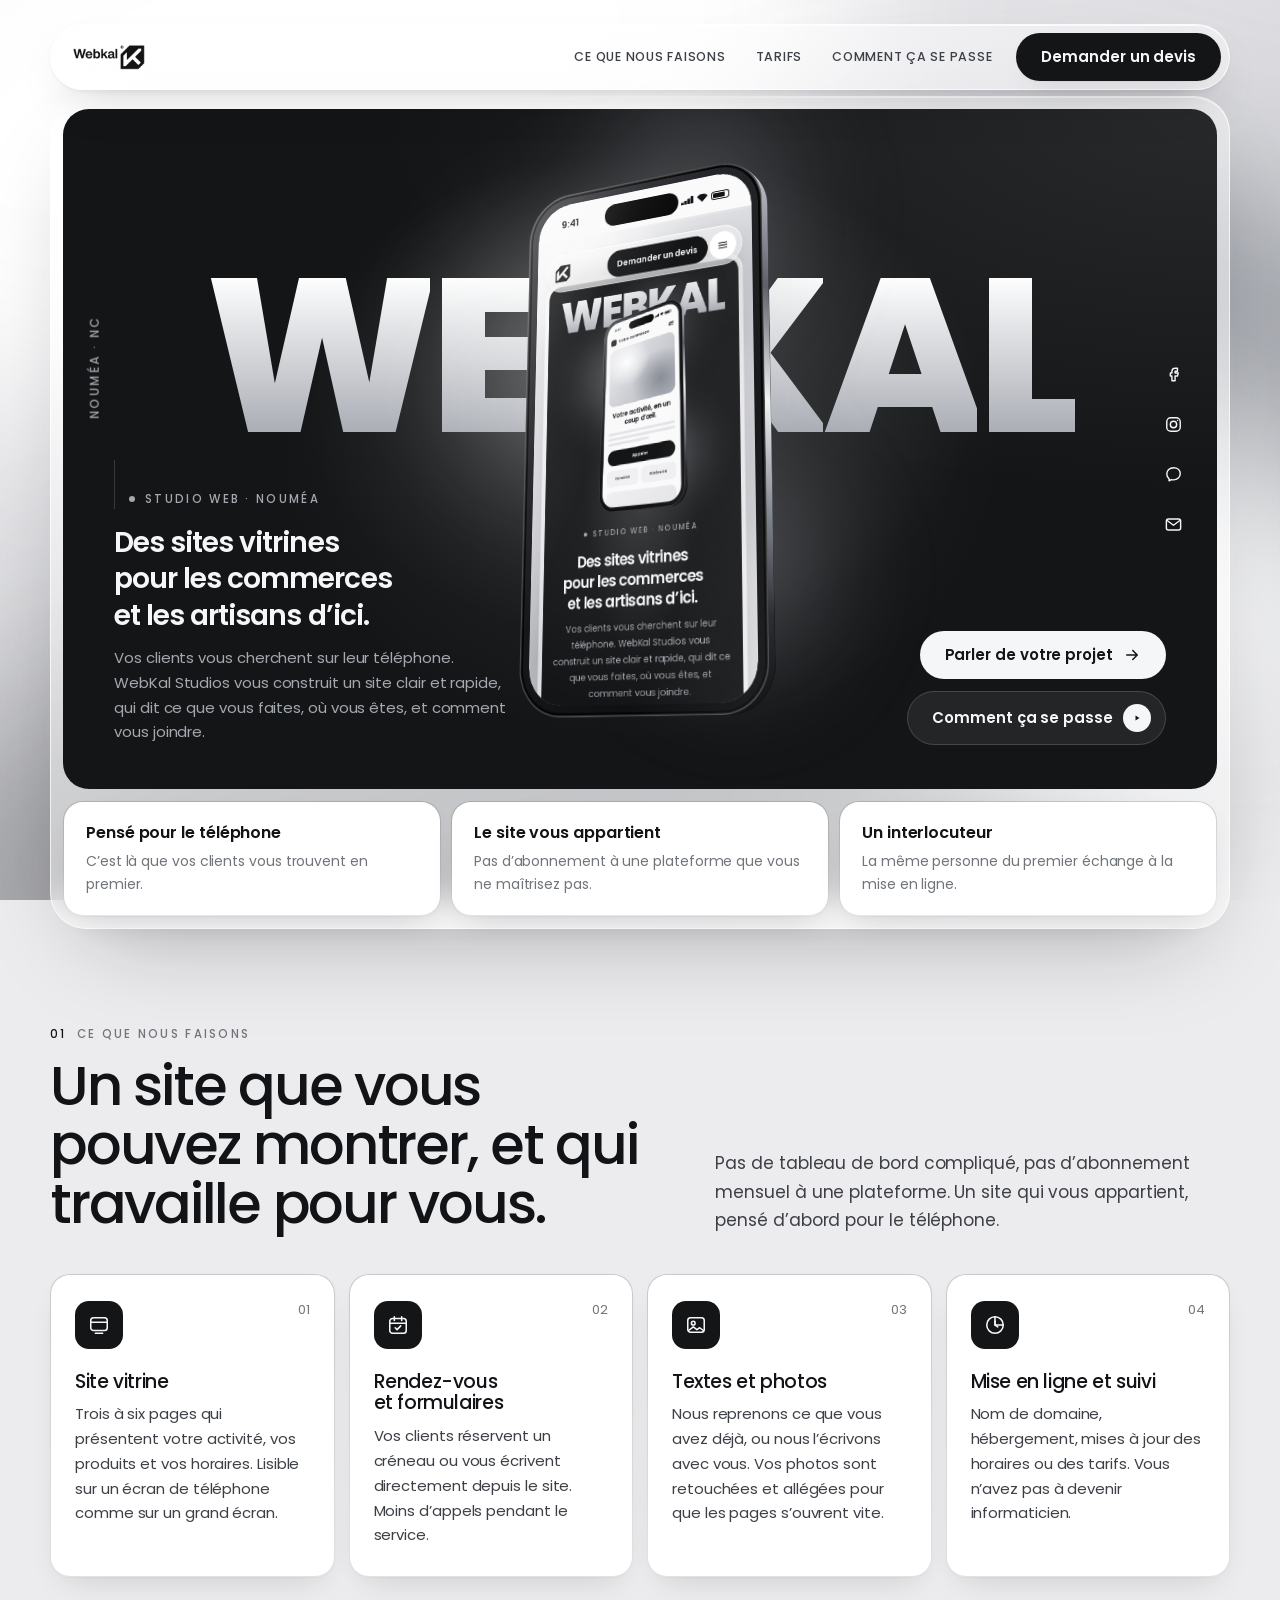
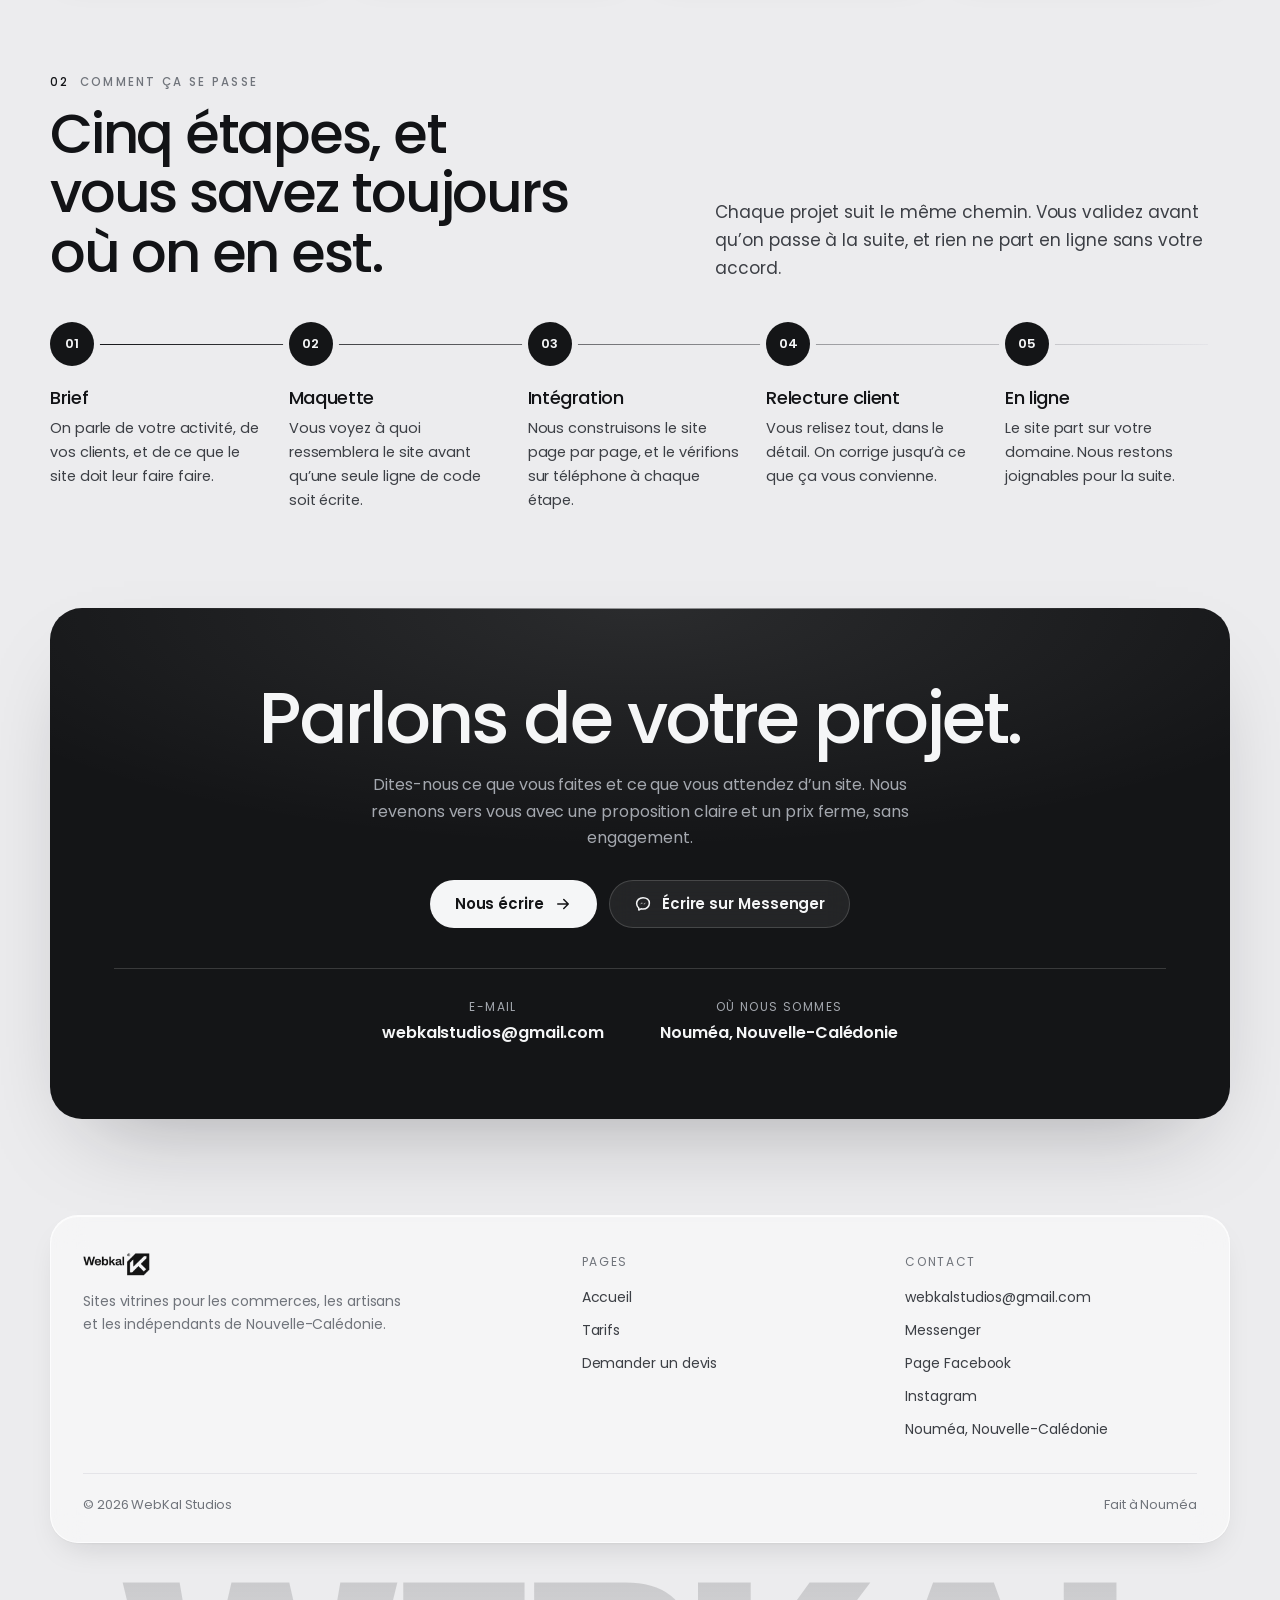
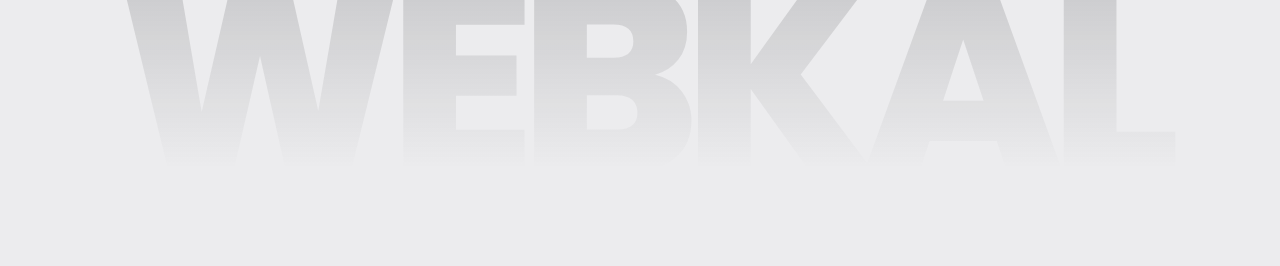
==== index.html @ f116321f "Icônes du site : favicon.ico à la racine et icône pour l'écran d'accueil iPhone Co-Authored-By: Clau" ====
<!doctype html>
<html lang="fr">
<head>
<meta charset="utf-8">
<meta name="viewport" content="width=device-width, initial-scale=1">
<title>Webkal</title>
<meta name="description" content="WebKal Studios crée des sites vitrines clairs et rapides pour les commerces, artisans et indépendants de Nouvelle-Calédonie. Du premier échange à la mise en ligne.">
<link rel="icon" href="/favicon.ico" sizes="48x48">
<link rel="icon" type="image/png" href="/images/favicon.png" sizes="96x96">
<link rel="apple-touch-icon" href="/images/apple-touch-icon.png">
<meta name="theme-color" content="#ECECEE">

<link rel="canonical" href="https://webkal.net/">

<!-- Partage sur Facebook, WhatsApp, LinkedIn.
     Les adresses doivent être complètes : une adresse relative et aucune image ne s'affiche. -->
<meta property="og:type" content="website">
<meta property="og:locale" content="fr_FR">
<meta property="og:site_name" content="WebKal Studios">
<meta property="og:url" content="https://webkal.net/">
<meta property="og:title" content="WebKal Studios — Sites vitrines à Nouméa">
<meta property="og:description" content="Des sites vitrines clairs et rapides pour les commerces, artisans et indépendants de Nouvelle-Calédonie.">
<meta property="og:image" content="https://webkal.net/images/partage.png">
<meta property="og:image:width" content="1200">
<meta property="og:image:height" content="630">
<meta property="og:image:alt" content="WebKal Studios — sites vitrines pour les commerces et les artisans, Nouméa">

<meta name="twitter:card" content="summary_large_image">
<meta name="twitter:title" content="WebKal Studios — Sites vitrines à Nouméa">
<meta name="twitter:description" content="Des sites vitrines clairs et rapides pour les commerces, artisans et indépendants de Nouvelle-Calédonie.">
<meta name="twitter:image" content="https://webkal.net/images/partage.png">

<!-- Polices hébergées sur le site : chargées en priorité, sans passer par Google. -->
<link rel="preload" href="fonts/poppins-400.woff2" as="font" type="font/woff2" crossorigin>
<link rel="preload" href="fonts/poppins-600.woff2" as="font" type="font/woff2" crossorigin>
<link rel="preload" href="fonts/poppins-800.woff2" as="font" type="font/woff2" crossorigin>

<script>if (new URLSearchParams(location.search).has("apercu")) document.documentElement.classList.add("apercu");</script>
<link rel="stylesheet" href="styles.css?v=20261024-9">
</head>

<body>

<div class="decor" aria-hidden="true">
  <span class="v1"></span><span class="v2"></span><span class="v3"></span><span class="v4"></span>
</div>

<header class="top" id="top">
  <div class="shell">
    <div class="top-in">
      <a class="logo" href="/" aria-label="WebKal Studios, retour en haut">
        <picture>
          <source media="(max-width:599px)" srcset="images/marque.png" width="83" height="90">
          <img src="images/logo.png" alt="WebKal Studios" width="217" height="78">
        </picture>
      </a>
      <nav class="menu">
        <a href="/services">Ce que nous faisons</a>
        <a href="/tarifs">Tarifs</a>
        <a href="/comment-ca-se-passe">Comment ça se passe</a>
        <a class="btn btn-dark" href="/contact">Demander un devis</a>
        <button class="burger" type="button" aria-label="Ouvrir le menu"
                aria-expanded="false" aria-controls="menu-mobile">
          <svg class="ouvrir" viewBox="0 0 24 24" aria-hidden="true"><path d="M4 7h16M4 12h16M4 17h16"/></svg>
          <svg class="fermer" viewBox="0 0 24 24" aria-hidden="true"><path d="M6 6l12 12M18 6L6 18"/></svg>
        </button>
      </nav>
    </div>

    <nav class="menu-mobile" id="menu-mobile" hidden aria-label="Menu du site">
          <a href="/services">Ce que nous faisons</a>
          <a href="/tarifs">Tarifs</a>
          <a href="/comment-ca-se-passe">Comment ça se passe</a>
          <a href="/contact">Demander un devis</a>
    </nav>
  </div>
</header>

<main>
  <div class="shell">
    <div class="vitre vitre-accueil">
      <section class="hero accueil">
        <!-- Grand nom en fond, téléphone 3D devant (comme l'inspiration). Décoratif : le vrai titre est le h1. -->
        <div class="scene-zone">
          <div class="mot" aria-hidden="true"><span style="--i:0">W</span><span style="--i:1">E</span><span style="--i:2">B</span><span style="--i:3">K</span><span style="--i:4">A</span><span style="--i:5">L</span></div>
          <span class="vertical" aria-hidden="true">Nouméa &middot; NC</span>

          <!-- Téléphone en 3D avec un exemple de site. Aucun client réel n'y figure. -->
          <div class="scene" aria-hidden="true">
            <div class="halo"></div>
            <div class="pivot">
            <div class="tel">
              <span class="tranche"></span><span class="tranche"></span><span class="tranche"></span><span class="tranche"></span><span class="tranche"></span><span class="tranche"></span><span class="tranche"></span><span class="tranche"></span><span class="tranche"></span><span class="tranche"></span>
              <div class="face">
                <div class="ecran">
                  <span class="ile"></span>
                  <div class="m-statut">
                    <span>9:41</span>
                    <span class="m-icones"><i class="reseau"></i><i class="wifi"></i><i class="batterie"></i></span>
                  </div>
                  <div class="defile">
                    <div class="m-barre"><span class="m-logo"></span>Votre commerce<span class="m-menu"></span></div>
                    <div class="m-image"></div>
                    <div class="m-titre">Votre activité, en un coup d&rsquo;œil.</div>
                    <div class="m-ligne"></div><div class="m-ligne"></div><div class="m-ligne c"></div>
                    <div class="m-btn">Appeler</div>
                    <div class="m-infos"><div>Horaires</div><div>Itinéraire</div></div>
                    <div class="m-cartes"><div class="m-carte"></div><div class="m-carte"></div><div class="m-carte"></div></div>
                    <div class="m-pied">
                      <div class="m-pied-titre">Nous trouver</div>
                      <div class="m-ligne"></div><div class="m-ligne c"></div>
                      <div class="m-pied-btn">Itinéraire</div>
                    </div>
                  </div>
                  <!-- Le vrai site en version mobile, chargé par site.js (pas dans l'aperçu lui-même). -->
                  <iframe class="ecran-site" title="Aperçu du site WebKal sur téléphone" tabindex="-1" aria-hidden="true"></iframe>
                </div>
              </div>
              <div class="reflet"></div>
            </div>
            </div>
          </div>

          <ul class="reseaux" aria-label="Nous joindre">
            <li><a href="https://www.facebook.com/profile.php?id=61594895011732" target="_blank" rel="noopener" aria-label="Page Facebook de WebKal Studios">
              <svg viewBox="0 0 24 24" aria-hidden="true"><path d="M14 8h3V4h-3a4 4 0 0 0-4 4v2H8v4h2v6h4v-6h3l1-4h-4V8z"/></svg></a></li>
            <li><a href="https://www.instagram.com/webkalstudiosnc/" target="_blank" rel="noopener" aria-label="Instagram de WebKal Studios">
              <svg viewBox="0 0 24 24" aria-hidden="true"><rect x="3.5" y="3.5" width="17" height="17" rx="5"/><circle cx="12" cy="12" r="4"/><path d="M17.2 6.8h.01"/></svg></a></li>
            <li><a href="https://m.me/61594895011732" target="_blank" rel="noopener" aria-label="Écrire sur Messenger">
              <svg viewBox="0 0 24 24" aria-hidden="true"><path d="M12 3.5c-4.9 0-8.5 3.5-8.5 7.9 0 2.4 1.1 4.5 2.9 6V20l2.9-1.6c.9.3 1.8.4 2.7.4 4.9 0 8.5-3.5 8.5-7.9S16.9 3.5 12 3.5z"/></svg></a></li>
            <li><a href="mailto:webkalstudios@gmail.com" aria-label="Écrire à webkalstudios@gmail.com">
              <svg viewBox="0 0 24 24" aria-hidden="true"><rect x="3" y="5" width="18" height="14" rx="2.5"/><path d="m4 7 8 6 8-6"/></svg></a></li>
          </ul>

          <div class="intro">
            <span class="sur-titre"><i></i>Studio web &middot; Nouméa</span>
            <h1>Des sites vitrines pour les commerces et les artisans d&rsquo;ici.</h1>
            <p class="sous">
              Vos clients vous cherchent sur leur téléphone. WebKal Studios vous construit un site clair
              et rapide, qui dit ce que vous faites, où vous êtes, et comment vous joindre.
            </p>
          </div>

          <div class="actions">
            <a class="btn btn-clair" href="/contact">
              Parler de votre projet
              <svg viewBox="0 0 24 24" aria-hidden="true"><path d="M5 12h14M13 6l6 6-6 6"/></svg>
            </a>
            <a class="btn btn-vide btn-lecture" href="/comment-ca-se-passe">
              Comment ça se passe
              <span class="lecture" aria-hidden="true"><svg viewBox="0 0 24 24"><path d="M9 7l8 5-8 5z"/></svg></span>
            </a>
          </div>
        </div>
      </section>

      <div class="reperes">
        <div class="repere">
          <div class="t">Pensé pour le téléphone</div>
          <p>C&rsquo;est là que vos clients vous trouvent en premier.</p>
        </div>
        <div class="repere">
          <div class="t">Le site vous appartient</div>
          <p>Pas d&rsquo;abonnement à une plateforme que vous ne maîtrisez pas.</p>
        </div>
        <div class="repere">
          <div class="t">Un interlocuteur</div>
          <p>La même personne du premier échange à la mise en ligne.</p>
        </div>
      </div>
    </div>
  </div>

  <div class="shell">
    <section id="services">
      <div class="titre titre-duo monte">
        <div class="sur-titre"><span class="num">01</span> Ce que nous faisons</div>
        <h2>Un site que vous pouvez montrer, et qui travaille pour vous.</h2>
        <p>
          Pas de tableau de bord compliqué, pas d&rsquo;abonnement mensuel à une plateforme.
          Un site qui vous appartient, pensé d&rsquo;abord pour le téléphone.
        </p>
      </div>

      <div class="grille">
        <article class="carte monte">
          <div class="ico" aria-hidden="true">
            <svg viewBox="0 0 24 24"><rect x="3" y="4" width="18" height="14" rx="3"/><path d="M3 9h18M8 21h8"/></svg>
          </div>
          <span class="rang">01</span>
          <h3>Site vitrine</h3>
          <p>
            Trois à six pages qui présentent votre activité, vos produits et vos horaires.
            Lisible sur un écran de téléphone comme sur un grand écran.
          </p>
        </article>

        <article class="carte monte">
          <div class="ico" aria-hidden="true">
            <svg viewBox="0 0 24 24"><rect x="3" y="5" width="18" height="16" rx="3"/><path d="M3 10h18M8 3v4M16 3v4M9 15l2 2 4-4"/></svg>
          </div>
          <span class="rang">02</span>
          <h3>Rendez-vous et formulaires</h3>
          <p>
            Vos clients réservent un créneau ou vous écrivent directement depuis le site.
            Moins d&rsquo;appels pendant le service.
          </p>
        </article>

        <article class="carte monte">
          <div class="ico" aria-hidden="true">
            <svg viewBox="0 0 24 24"><rect x="3" y="4" width="18" height="16" rx="3"/><circle cx="9" cy="10" r="2"/><path d="m4 18 5-4 4 3 3-2 4 3"/></svg>
          </div>
          <span class="rang">03</span>
          <h3>Textes et photos</h3>
          <p>
            Nous reprenons ce que vous avez déjà, ou nous l&rsquo;écrivons avec vous. Vos photos
            sont retouchées et allégées pour que les pages s&rsquo;ouvrent vite.
          </p>
        </article>

        <article class="carte monte">
          <div class="ico" aria-hidden="true">
            <svg viewBox="0 0 24 24"><path d="M12 3a9 9 0 1 0 9 9"/><path d="M12 3a9 9 0 0 1 9 9h-9z"/><path d="M12 8v4l3 2"/></svg>
          </div>
          <span class="rang">04</span>
          <h3>Mise en ligne et suivi</h3>
          <p>
            Nom de domaine, hébergement, mises à jour des horaires ou des tarifs. Vous
            n&rsquo;avez pas à devenir informaticien.
          </p>
        </article>
      </div>
    </section>

    <section id="deroule">
      <div class="titre titre-duo monte">
        <div class="sur-titre"><span class="num">02</span> Comment ça se passe</div>
        <h2>Cinq étapes, et vous savez toujours où on en est.</h2>
        <p>
          Chaque projet suit le même chemin. Vous validez avant qu&rsquo;on passe à la suite,
          et rien ne part en ligne sans votre accord.
        </p>
      </div>

      <ol class="frise">
        <li class="pas monte">
          <span class="pt">01</span>
          <h3>Brief</h3>
          <p>On parle de votre activité, de vos clients, et de ce que le site doit leur faire faire.</p>
        </li>
        <li class="pas monte">
          <span class="pt">02</span>
          <h3>Maquette</h3>
          <p>Vous voyez à quoi ressemblera le site avant qu&rsquo;une seule ligne de code soit écrite.</p>
        </li>
        <li class="pas monte">
          <span class="pt">03</span>
          <h3>Intégration</h3>
          <p>Nous construisons le site page par page, et le vérifions sur téléphone à chaque étape.</p>
        </li>
        <li class="pas monte">
          <span class="pt">04</span>
          <h3>Relecture client</h3>
          <p>Vous relisez tout, dans le détail. On corrige jusqu&rsquo;à ce que ça vous convienne.</p>
        </li>
        <li class="pas monte">
          <span class="pt">05</span>
          <h3>En ligne</h3>
          <p>Le site part sur votre domaine. Nous restons joignables pour la suite.</p>
        </li>
      </ol>
    </section>

    <section id="contact">
      <div class="contact monte">
        <h2>Parlons de votre projet.</h2>
        <p>
          Dites-nous ce que vous faites et ce que vous attendez d&rsquo;un site. Nous revenons
          vers vous avec une proposition claire et un prix ferme, sans engagement.
        </p>
        <div class="actions">
          <a class="btn btn-clair" href="/contact">
            Nous écrire
            <svg viewBox="0 0 24 24" aria-hidden="true"><path d="M5 12h14M13 6l6 6-6 6"/></svg>
          </a>
          <a class="btn btn-vide" href="https://m.me/61594895011732" target="_blank" rel="noopener">
            <svg class="bulle" viewBox="0 0 24 24" aria-hidden="true"><path d="M12 3.5c-4.9 0-8.5 3.5-8.5 7.9 0 2.4 1.1 4.5 2.9 6V20l2.9-1.6c.9.3 1.8.4 2.7.4 4.9 0 8.5-3.5 8.5-7.9S16.9 3.5 12 3.5z"/><path d="M8 12.6l2.6-2.7 2.1 2.1 3.3-2.1-2.6 2.7-2.1-2.1z"/></svg>
            Écrire sur Messenger
          </a>
          <!-- Bouton d'appel : à remettre quand le numéro sera connu.
               <a class="btn btn-vide" href="tel:+687000000">Nous appeler</a> -->
        </div>

        <div class="coord">
          <div>
            <div class="lbl">E-mail</div>
            <div class="val"><a href="mailto:webkalstudios@gmail.com">webkalstudios@gmail.com</a></div>
          </div>
          <!-- Téléphone : à remettre dès que le numéro sera connu.
          <div>
            <div class="lbl">Téléphone</div>
            <div class="val"><a href="tel:+687000000">+687 00 00 00</a></div>
          </div>
          -->
          <div>
            <div class="lbl">Où nous sommes</div>
            <div class="val">Nouméa, Nouvelle-Calédonie</div>
          </div>
        </div>
      </div>
    </section>
  </div>
</main>

<footer>
  <div class="shell">
    <div class="pied pied-riche">
      <div class="pied-marque">
        <a class="logo" href="/" aria-label="WebKal Studios, accueil">
          <img src="images/logo.png" alt="WebKal Studios" width="217" height="78" loading="lazy">
        </a>
        <p>Sites vitrines pour les commerces, les artisans et les indépendants de Nouvelle-Calédonie.</p>
      </div>
      <nav class="pied-col" aria-label="Pages du site">
        <div class="pied-titre">Pages</div>
        <a href="/">Accueil</a>
        <a href="/tarifs">Tarifs</a>
        <a href="/contact">Demander un devis</a>
      </nav>
      <div class="pied-col">
        <div class="pied-titre">Contact</div>
        <a href="mailto:webkalstudios@gmail.com">webkalstudios@gmail.com</a>
        <a href="https://m.me/61594895011732" target="_blank" rel="noopener">Messenger</a>
        <a href="https://www.facebook.com/profile.php?id=61594895011732" target="_blank" rel="noopener">Page Facebook</a>
        <a href="https://www.instagram.com/webkalstudiosnc/" target="_blank" rel="noopener">Instagram</a>
        <span>Nouméa, Nouvelle-Calédonie</span>
      </div>
      <div class="pied-bas">
        <span>&copy; <span id="annee">2026</span> WebKal Studios</span>
        <span>Fait à Nouméa</span>
      </div>
    </div>
    <div class="pied-mot" aria-hidden="true">WEBKAL</div>
  </div>
</footer>

<script src="site.js?v=20261024-9"></script>

</body>
</html>
---- styles.css ----
/* ==========================================================================
   WebKal Studios — mise en page « grand nom + téléphone 3D » (octobre 2026)
   Mise en page tirée d'une inspiration (grand titre en capitales, objet 3D au
   centre qui le chevauche, pilules, petits éléments en verre), dans les couleurs
   du site : monochrome strict, verre dépoli, modes clair et sombre.
   ========================================================================== */

/* Police Poppins hébergée sur le site (licence libre OFL) : pas de détour par les serveurs
   de Google, donc deux connexions de moins avant d'afficher le texte. Latin seulement. */
@font-face{font-family:"Poppins"; font-style:normal; font-weight:400; font-display:swap; src:url("fonts/poppins-400.woff2") format("woff2"); unicode-range:U+0000-00FF, U+0131, U+0152-0153, U+02BB-02BC, U+02C6, U+02DA, U+02DC, U+0304, U+0308, U+0329, U+2000-206F, U+20AC, U+2122, U+2191, U+2193, U+2212, U+2215, U+FEFF, U+FFFD}
@font-face{font-family:"Poppins"; font-style:normal; font-weight:500; font-display:swap; src:url("fonts/poppins-500.woff2") format("woff2"); unicode-range:U+0000-00FF, U+0131, U+0152-0153, U+02BB-02BC, U+02C6, U+02DA, U+02DC, U+0304, U+0308, U+0329, U+2000-206F, U+20AC, U+2122, U+2191, U+2193, U+2212, U+2215, U+FEFF, U+FFFD}
@font-face{font-family:"Poppins"; font-style:normal; font-weight:600; font-display:swap; src:url("fonts/poppins-600.woff2") format("woff2"); unicode-range:U+0000-00FF, U+0131, U+0152-0153, U+02BB-02BC, U+02C6, U+02DA, U+02DC, U+0304, U+0308, U+0329, U+2000-206F, U+20AC, U+2122, U+2191, U+2193, U+2212, U+2215, U+FEFF, U+FFFD}
@font-face{font-family:"Poppins"; font-style:normal; font-weight:800; font-display:swap; src:url("fonts/poppins-800.woff2") format("woff2"); unicode-range:U+0000-00FF, U+0131, U+0152-0153, U+02BB-02BC, U+02C6, U+02DA, U+02DC, U+0304, U+0308, U+0329, U+2000-206F, U+20AC, U+2122, U+2191, U+2193, U+2212, U+2215, U+FEFF, U+FFFD}

:root{
  /* Couleurs du site (monochrome, inchangées) */
  --bg:#ECECEE;
  --surface:#FFFFFF;
  --surface-2:#F4F4F6;
  --line:#E4E4E8;
  --line-strong:rgba(18,19,22,.16);
  --ink:#121316;
  --ink-2:#3C3F45;
  --muted:#70747B;

  /* Blocs foncés (héros, contact, suivi) : inversés en mode sombre */
  --hero-bg:#141517;
  --hero-bg-2:#26282C;
  --hero-fg:#F5F6F7;
  --hero-muted:#A4A8AF;
  --hero-line:rgba(245,246,247,.16);
  --hero-verre:rgba(245,246,247,.07);

  /* Verre dépoli et voiles gris du fond */
  --vitre:rgba(255,255,255,.46);
  --vitre-bord:rgba(255,255,255,.7);
  --nuage-1:rgba(255,255,255,.98);
  --nuage-2:rgba(126,131,140,.62);
  --nuage-3:rgba(16,17,20,.3);
  --nuage-4:rgba(255,255,255,.9);
  --voile-fond:linear-gradient(152deg,#F4F4F6 0%,#DEDEE2 42%,#C9CACF 72%,#EDEDEF 100%);

  /* Grand nom et halo du téléphone, sur le bloc foncé */
  --mot-haut:#FFFFFF;
  --mot-bas:#9EA2AA;
  --halo-1:rgba(255,255,255,.34);
  --halo-2:rgba(164,168,175,.4);

  --ombre:0 2px 4px rgba(18,19,22,.05), 0 22px 48px -20px rgba(18,19,22,.26);
  --ombre-carte:0 1px 2px rgba(18,19,22,.04), 0 14px 34px -16px rgba(18,19,22,.18);
  --ombre-vitre:0 40px 90px -42px rgba(18,19,22,.34);
  --reflet:inset 0 1px 0 rgba(255,255,255,.78);
  --logo-filter:invert(1);

  --font:"Poppins", system-ui, -apple-system, "Segoe UI", sans-serif;
  --r-bloc:24px;
  --r-carte:20px;
  --r-pill:999px;
}

@media (prefers-color-scheme:dark){:root{
  --bg:#0A0B0C;
  --surface:#17181B;
  --surface-2:#1E1F23;
  --line:#2B2D32;
  --line-strong:rgba(241,242,244,.18);
  --ink:#F1F2F4;
  --ink-2:#C7CAD0;
  --muted:#92969E;

  --hero-bg:#F1F2F4;
  --hero-bg-2:#D9DBDF;
  --hero-fg:#121316;
  --hero-muted:#5C6068;
  --hero-line:rgba(18,19,22,.14);
  --hero-verre:rgba(18,19,22,.05);

  --vitre:rgba(36,38,42,.46);
  --vitre-bord:rgba(255,255,255,.1);
  --nuage-1:rgba(112,117,126,.42);
  --nuage-2:rgba(52,55,62,.72);
  --nuage-3:rgba(0,0,0,.75);
  --nuage-4:rgba(86,91,100,.3);
  --voile-fond:linear-gradient(152deg,#15161A 0%,#0A0B0C 46%,#1B1D21 74%,#08090A 100%);

  --mot-haut:#121316;
  --mot-bas:#7A7E86;
  --halo-1:rgba(18,19,22,.22);
  --halo-2:rgba(92,96,104,.3);

  --ombre:0 2px 4px rgba(0,0,0,.4), 0 24px 50px -22px rgba(0,0,0,.75);
  --ombre-carte:0 1px 2px rgba(0,0,0,.4), 0 16px 36px -18px rgba(0,0,0,.7);
  --ombre-vitre:0 40px 90px -42px rgba(0,0,0,.8);
  --reflet:inset 0 1px 0 rgba(255,255,255,.06);
  --logo-filter:none;
  color-scheme:dark;
}}

*,*::before,*::after{box-sizing:border-box}
html{scroll-behavior:smooth; -webkit-text-size-adjust:100%}
body{
  margin:0; min-height:100vh; background:var(--bg); color:var(--ink);
  font:400 16px/1.65 var(--font); -webkit-font-smoothing:antialiased; overflow-x:hidden;
}
img,svg{display:block; max-width:100%}
h1,h2,h3{margin:0; font-weight:600; line-height:1.15; letter-spacing:-.015em; text-wrap:balance}
p{margin:0}
a{color:inherit}
:focus-visible{outline:2px solid var(--ink); outline-offset:3px; border-radius:8px}

.shell{width:min(1180px, 100% - 32px); margin-inline:auto}
section{padding:96px 0 0; scroll-margin-top:110px}

/* --- Fond : voiles gris flous et grain (fixes derrière tout le site) --- */
.decor{position:fixed; inset:0; z-index:-1; overflow:hidden; pointer-events:none; background:var(--voile-fond)}
.decor span{position:absolute; display:block; border-radius:50%; filter:blur(80px)}
.decor .v1{width:86vw; height:46vw; top:-16vw; left:-18vw; background:var(--nuage-1); transform:rotate(-14deg)}
.decor .v2{width:70vw; height:34vw; top:14vw; right:-22vw; background:var(--nuage-2); transform:rotate(12deg)}
.decor .v3{width:96vw; height:40vw; bottom:-14vw; left:-10vw; background:var(--nuage-3); filter:blur(100px); transform:rotate(-7deg)}
.decor .v4{width:52vw; height:30vw; bottom:18vh; right:-8vw; background:var(--nuage-4); transform:rotate(18deg)}
.decor::after{content:""; position:absolute; inset:0; opacity:.06; mix-blend-mode:overlay;
  background-image:url("data:image/svg+xml,%3Csvg xmlns='http://www.w3.org/2000/svg' width='160' height='160'%3E%3Cfilter id='g'%3E%3CfeTurbulence type='fractalNoise' baseFrequency='.9' numOctaves='2' stitchTiles='stitch'/%3E%3C/filter%3E%3Crect width='100%25' height='100%25' filter='url(%23g)'/%3E%3C/svg%3E")}

/* --- En-tête --- */
.top{position:sticky; top:12px; z-index:20; padding-top:12px}
.top-in{
  display:flex; align-items:center; gap:18px; min-height:64px; padding:8px 8px 8px 22px;
  border-radius:var(--r-pill); background:var(--vitre); border:1px solid var(--vitre-bord);
  backdrop-filter:blur(18px) saturate(140%); -webkit-backdrop-filter:blur(18px) saturate(140%);
  box-shadow:var(--reflet), var(--ombre);
}
.logo{display:flex; align-items:center; text-decoration:none; flex:none}
.logo img{height:26px; width:auto; filter:var(--logo-filter)}
.menu{display:flex; align-items:center; gap:2px; margin-left:auto}
.menu a:not(.btn){
  padding:10px 14px; border-radius:var(--r-pill); text-decoration:none;
  font-size:12.5px; font-weight:500; letter-spacing:.06em; text-transform:uppercase; color:var(--ink-2);
  min-height:44px; display:inline-flex; align-items:center;
}
.menu a:not(.btn):hover{color:var(--ink); background:var(--vitre)}
.menu a:not(.btn)[aria-current="page"]{color:var(--ink); background:var(--surface); font-weight:600}
.menu .btn{margin-left:8px}
.burger{
  display:none; width:46px; height:46px; border-radius:50%; border:1px solid var(--line);
  background:var(--surface); color:var(--ink); align-items:center; justify-content:center; cursor:pointer;
}
.burger svg{width:20px; height:20px; fill:none; stroke:currentColor; stroke-width:1.9; stroke-linecap:round}
.burger .fermer{display:none}
.burger[aria-expanded="true"] .ouvrir{display:none}
.burger[aria-expanded="true"] .fermer{display:block}
.menu-mobile{
  display:flex; flex-direction:column; gap:4px; margin-top:8px; padding:10px;
  border-radius:var(--r-bloc); background:var(--vitre); border:1px solid var(--vitre-bord);
  backdrop-filter:blur(22px); -webkit-backdrop-filter:blur(22px); box-shadow:var(--reflet), var(--ombre);
}
.menu-mobile[hidden]{display:none}
.menu-mobile a{padding:14px 16px; border-radius:14px; text-decoration:none; font-weight:500; min-height:50px; display:flex; align-items:center}
.menu-mobile a:hover,.menu-mobile a[aria-current="page"]{background:var(--surface)}
@media (max-width:780px){
  .menu a:not(.btn){display:none}
  .burger{display:inline-flex}
  .top-in{padding-left:16px; gap:10px}
}
@media (min-width:781px){ .menu-mobile{display:none !important} }

/* --- Boutons en pilule --- */
.btn{
  display:inline-flex; align-items:center; justify-content:center; gap:10px;
  min-height:48px; padding:12px 24px; border-radius:var(--r-pill);
  font:600 15px/1.2 var(--font); text-decoration:none; cursor:pointer; border:1px solid transparent;
  transition:transform .2s ease, background .2s ease, box-shadow .2s ease, opacity .2s ease;
}
.btn:hover{transform:translateY(-1px)}
.btn svg{width:18px; height:18px; fill:none; stroke:currentColor; stroke-width:2; stroke-linecap:round; stroke-linejoin:round; transition:transform .25s ease}
.btn:hover svg{transform:translateX(3px)}
.btn:hover svg.bulle{transform:none}
.btn svg.bulle path + path{fill:currentColor; stroke:none}
/* Sur fond clair : pilule foncée. Sur bloc foncé : pilule claire ou contour. */
.btn-dark{background:var(--hero-bg); color:var(--hero-fg); box-shadow:var(--ombre-carte)}
.btn-dark:hover{opacity:.9}
.btn-ghost{background:var(--surface); color:var(--ink); border-color:var(--line)}
.btn-ghost:hover{background:var(--surface-2)}
.btn-clair{background:var(--hero-fg); color:var(--hero-bg)}
.btn-clair:hover{opacity:.9}
.btn-vide{background:var(--hero-verre); color:var(--hero-fg); border-color:var(--hero-line);
  backdrop-filter:blur(12px); -webkit-backdrop-filter:blur(12px)}
.btn-vide:hover{background:var(--hero-line)}
.lecture{width:28px; height:28px; border-radius:50%; background:var(--hero-fg); display:inline-grid; place-items:center; margin-right:-10px}
.lecture svg{width:12px; height:12px; fill:var(--hero-bg); stroke:none}
.btn-lecture:hover .lecture svg{transform:none}
.actions{display:flex; flex-wrap:wrap; gap:12px; margin-top:28px}

/* --- Petits éléments communs --- */
.chip,.sur-titre{
  display:inline-flex; align-items:center; gap:10px; font-size:12.5px; font-weight:500;
  letter-spacing:.12em; text-transform:uppercase; color:var(--muted);
}
.chip{padding:8px 14px; border-radius:var(--r-pill); border:1px solid var(--hero-line); color:var(--hero-muted)}
.sur-titre i,.chip::before{content:""; width:6px; height:6px; border-radius:50%; background:currentColor}
.sur-titre i{display:inline-block}
.sur-titre .num{color:var(--ink); font-variant-numeric:tabular-nums}

/* --- Panneau de verre du haut de page, avec le bloc foncé dedans --- */
.vitre{
  position:relative; margin-top:18px; padding:12px; border-radius:36px;
  background:var(--vitre); border:1px solid var(--vitre-bord);
  backdrop-filter:blur(16px); -webkit-backdrop-filter:blur(16px);
  box-shadow:var(--reflet), var(--ombre-vitre);
}
.hero{
  position:relative; overflow:hidden; border-radius:26px; background:var(--hero-bg); color:var(--hero-fg);
  padding:clamp(40px, 6vw, 72px) clamp(20px, 4vw, 56px);
  background-image:radial-gradient(118% 92% at 100% 0%, color-mix(in srgb, var(--hero-fg) 11%, transparent), transparent 62%);
}
.hero h1{font-size:clamp(34px, 5vw, 56px); font-weight:600; max-width:18ch; margin-top:18px}
.hero .sous{font-size:clamp(16px, 1.6vw, 18px); color:var(--hero-muted); max-width:58ch; margin-top:16px}
.hero .sur-titre{color:var(--hero-muted)}

/* --- Accueil : grand nom + téléphone 3D --- */
.hero.accueil{padding:0;
  background-image:
    radial-gradient(42% 52% at 50% 42%, color-mix(in srgb, var(--hero-fg) 13%, transparent), transparent 70%),
    radial-gradient(118% 92% at 100% 0%, color-mix(in srgb, var(--hero-fg) 9%, transparent), transparent 62%)}
.scene-zone{position:relative; min-height:680px; padding:40px clamp(24px, 4vw, 56px) 44px}
.mot{
  position:absolute; left:0; right:0; top:150px; text-align:center; pointer-events:none;
  font-size:clamp(84px, 17vw, 236px); font-weight:800; line-height:.9; letter-spacing:-.02em;
  background:linear-gradient(180deg, var(--mot-haut) 0%, var(--mot-bas) 100%);
  -webkit-background-clip:text; background-clip:text; color:transparent; opacity:.95;
}
.vertical{
  position:absolute; left:22px; top:38%; transform:translateY(-50%) rotate(180deg); writing-mode:vertical-rl;
  font-size:12px; font-weight:500; letter-spacing:.2em; text-transform:uppercase; color:var(--hero-muted);
}
.reseaux{position:absolute; right:22px; top:50%; transform:translateY(-50%); list-style:none; margin:0; padding:0; display:grid; gap:6px}
.reseaux a{width:44px; height:44px; display:grid; place-items:center; border-radius:50%; color:var(--hero-fg); text-decoration:none}
.reseaux a:hover{background:var(--hero-line)}
.reseaux svg{width:19px; height:19px; fill:none; stroke:currentColor; stroke-width:1.8; stroke-linecap:round; stroke-linejoin:round}

.intro{position:absolute; left:clamp(24px, 4vw, 56px); bottom:44px; width:min(400px, 34%)}
.intro .sur-titre{padding-left:14px; border-left:1px solid var(--hero-line); padding-top:30px}
.intro h1{font-size:clamp(22px, 2.2vw, 28px); line-height:1.3; margin-top:14px; color:var(--hero-fg)}
.intro .sous{font-size:15px; margin-top:12px}
.accueil .actions{position:absolute; right:clamp(24px, 4vw, 56px); bottom:44px; flex-direction:column; align-items:flex-end; margin:0}

/* Téléphone 3D (argent et graphite) */
.scene{position:absolute; left:50%; top:52px; width:270px; height:550px; margin-left:-135px; perspective:1400px; z-index:1}
.halo{position:absolute; inset:-28% -80%; pointer-events:none;
  background:
    radial-gradient(34% 30% at 40% 40%, var(--halo-1), transparent 70%),
    radial-gradient(26% 24% at 64% 66%, var(--halo-2), transparent 70%),
    radial-gradient(28% 30% at 58% 24%, var(--halo-2), transparent 70%);
  filter:blur(46px); animation:halo 9s ease-in-out infinite}
@keyframes halo{50%{transform:scale(1.08) rotate(6deg)}}
.tel{position:absolute; inset:0; transform-style:preserve-3d;
  transform:rotateY(-28deg) rotateX(12deg) rotateZ(-6deg); animation:flotte 7s ease-in-out infinite}
@keyframes flotte{50%{transform:rotateY(-20deg) rotateX(8deg) rotateZ(-4deg) translateY(-14px)}}
.tranche{position:absolute; inset:0; border-radius:48px;
  background:linear-gradient(160deg,#FFFFFF 0%,#C9CCD2 16%,#5C6068 36%,#F1F2F4 54%,#8A8E96 70%,#2B2D32 86%,#0F1012 100%)}
.tranche:nth-child(1){transform:translateZ(-1.6px)}
.tranche:nth-child(2){transform:translateZ(-3.2px)}
.tranche:nth-child(3){transform:translateZ(-4.8px)}
.tranche:nth-child(4){transform:translateZ(-6.4px)}
.tranche:nth-child(5){transform:translateZ(-8px)}
.tranche:nth-child(6){transform:translateZ(-9.6px)}
.tranche:nth-child(7){transform:translateZ(-11.2px)}
.tranche:nth-child(8){transform:translateZ(-12.8px)}
.tranche:nth-child(9){transform:translateZ(-14.4px)}
.tranche:nth-child(10){transform:translateZ(-16px); filter:brightness(.55)}
.face{position:absolute; inset:0; border-radius:48px; padding:11px;
  background:linear-gradient(145deg,#2A2C31,#0B0C0E);
  box-shadow:inset 0 0 0 1.5px rgba(255,255,255,.28), inset 0 0 0 4px #050506}
.ecran{position:relative; height:100%; border-radius:38px; overflow:hidden; background:#FAFAFB}
.ile{position:absolute; top:10px; left:50%; width:86px; height:24px; margin-left:-43px; border-radius:20px; background:#050506; z-index:3}
.reflet{position:absolute; inset:0; border-radius:48px; pointer-events:none; transform:translateZ(1px);
  background:linear-gradient(115deg,rgba(255,255,255,.28) 0%,rgba(255,255,255,.06) 28%,transparent 42%,transparent 72%,rgba(255,255,255,.08) 100%)}
.defile{animation:defile 16s ease-in-out infinite}
@keyframes defile{0%,12%{transform:translateY(0)}45%,58%{transform:translateY(-300px)}88%,100%{transform:translateY(0)}}
.m-barre{display:flex; align-items:center; gap:8px; padding:44px 16px 10px; font-size:12px; font-weight:600; color:#121316}
.m-logo{width:20px; height:20px; border-radius:6px; background:#121316}
.m-menu{margin-left:auto; width:16px; height:10px; border-top:2px solid #121316; border-bottom:2px solid #121316; position:relative}
.m-menu::after{content:""; position:absolute; left:0; right:0; top:2px; border-top:2px solid #121316}
.m-image{margin:4px 14px 0; height:170px; border-radius:20px; background:
  radial-gradient(60% 70% at 28% 28%,#FFFFFF,transparent 60%),radial-gradient(70% 80% at 80% 72%,#8A8E96,transparent 62%),linear-gradient(135deg,#E9EAEE,#B5B8BF)}
.m-titre{padding:16px 16px 6px; font-size:19px; font-weight:600; line-height:1.2; color:#121316}
.m-ligne{height:7px; border-radius:4px; background:#E4E4E8; margin:7px 16px}
.m-ligne.c{width:55%}
.m-btn{margin:14px 16px; padding:11px; border-radius:999px; background:#141517; color:#fff; text-align:center; font-size:12px; font-weight:600}
.m-infos{display:grid; grid-template-columns:1fr 1fr; gap:8px; margin:0 14px}
.m-infos div{border-radius:14px; background:#F0F0F2; padding:12px 10px; font-size:10.5px; font-weight:600; color:#3C3F45}
.m-cartes{display:grid; gap:8px; margin:14px}
.m-carte{height:70px; border-radius:16px; background:linear-gradient(135deg,#F0F0F2,#E4E4E8)}

/* Repères sous le héros */
.reperes{position:relative; display:grid; grid-template-columns:repeat(3, 1fr); gap:10px; margin-top:12px}
.repere{padding:18px 22px; border-radius:var(--r-carte); background:var(--surface); border:1px solid var(--line); box-shadow:var(--ombre-carte)}
.repere .t{font-weight:600}
.repere p{font-size:14px; color:var(--muted); margin-top:4px}

/* --- Titres de section --- */
.titre{max-width:760px; margin-bottom:40px}
.titre h2{font-size:clamp(28px, 3.6vw, 44px); margin-top:14px}
.titre p{color:var(--ink-2); margin-top:14px; font-size:17px}
.titre-duo{max-width:none; display:grid; grid-template-columns:1.2fr 1fr; gap:12px 48px; align-items:end}
.titre-duo .sur-titre{grid-column:1/-1}
.titre-duo h2{margin-top:0}
.titre-duo p{margin-top:0}

/* --- Cartes de services --- */
.grille{display:grid; grid-template-columns:repeat(4, 1fr); gap:14px}
.carte{
  position:relative; padding:26px 24px 28px; border-radius:var(--r-carte);
  background:var(--surface); border:1px solid var(--line); box-shadow:var(--ombre-carte);
  transition:transform .25s ease, box-shadow .25s ease;
}
.carte:hover{transform:translateY(-3px); box-shadow:var(--ombre)}
.carte .ico{width:48px; height:48px; border-radius:14px; display:grid; place-items:center; background:var(--hero-bg)}
.carte .ico svg{width:22px; height:22px; fill:none; stroke:var(--hero-fg); stroke-width:1.7; stroke-linecap:round; stroke-linejoin:round}
.carte .rang{position:absolute; top:24px; right:24px; font-size:13px; color:var(--muted); font-variant-numeric:tabular-nums}
.carte h3{font-size:19px; margin-top:22px}
.carte p{font-size:15px; color:var(--ink-2); margin-top:10px}

/* --- Frise des étapes --- */
.frise{list-style:none; margin:0; padding:0; display:grid; grid-template-columns:repeat(5, 1fr); gap:14px; position:relative}
.frise::before{content:""; position:absolute; left:22px; right:22px; top:22px; height:1px;
  background:linear-gradient(90deg, var(--ink), var(--line))}
.pas{position:relative; padding-right:8px}
.pas .pt{position:relative; width:44px; height:44px; border-radius:50%; display:grid; place-items:center;
  background:var(--hero-bg); color:var(--hero-fg); font-size:13px; font-weight:600; box-shadow:0 0 0 6px var(--bg)}
.pas h3{font-size:18px; margin-top:22px}
.pas p{font-size:14.5px; color:var(--ink-2); margin-top:8px}

/* --- Bloc contact (bas de page) --- */
.contact{
  position:relative; overflow:hidden; text-align:center; padding:clamp(40px, 6vw, 72px) clamp(20px, 5vw, 64px);
  border-radius:32px; background:var(--hero-bg); color:var(--hero-fg); box-shadow:var(--ombre-vitre);
  background-image:radial-gradient(108% 78% at 50% 0%, color-mix(in srgb, var(--hero-fg) 10%, transparent), transparent 60%);
}
.contact h2{font-size:clamp(30px, 4.4vw, 52px)}
.contact > p{color:var(--hero-muted); max-width:56ch; margin:16px auto 0}
.contact .actions{justify-content:center}
.coord{display:flex; flex-wrap:wrap; justify-content:center; gap:20px 56px; margin-top:40px; padding-top:28px; border-top:1px solid var(--hero-line)}
.coord .lbl{font-size:12px; letter-spacing:.12em; text-transform:uppercase; color:var(--hero-muted)}
.coord .val{font-weight:600; margin-top:4px; word-break:break-word}
.coord a{text-decoration:none}
.coord a:hover{text-decoration:underline}

/* --- Tarifs --- */
.tarifs{display:grid; grid-template-columns:repeat(3, 1fr); gap:14px}
.tarif{
  display:flex; flex-direction:column; padding:30px 26px; border-radius:var(--r-carte);
  background:var(--surface); border:1px solid var(--line); box-shadow:var(--ombre-carte);
  transition:transform .25s ease, box-shadow .25s ease;
}
.tarif:hover{transform:translateY(-3px); box-shadow:var(--ombre)}
.tarif h3{font-size:19px}
.prix{font-size:clamp(36px, 4vw, 46px); font-weight:600; letter-spacing:-.02em; margin-top:14px; font-variant-numeric:tabular-nums; white-space:nowrap}
.prix small{font-size:15px; font-weight:500; color:var(--muted); margin-left:8px; letter-spacing:0}
.tarif .pour{color:var(--ink-2); margin-top:6px}
.tarif ul,.suivi ul{list-style:none; padding:0; margin:22px 0 26px; display:grid; gap:10px}
.tarif li,.suivi li{position:relative; padding-left:26px; font-size:15px; color:var(--ink-2)}
.tarif li::before,.suivi li::before{content:""; position:absolute; left:2px; top:.62em; width:10px; height:6px;
  border-left:2px solid currentColor; border-bottom:2px solid currentColor; transform:rotate(-45deg) translateY(-3px)}
.tarif .btn{margin-top:auto}
.suivi{
  display:grid; grid-template-columns:1fr auto; gap:24px 40px; align-items:center; margin-top:14px;
  padding:30px; border-radius:var(--r-carte); background:var(--hero-bg); color:var(--hero-fg); box-shadow:var(--ombre-vitre);
}
.suivi h3{font-size:20px}
.suivi p{color:var(--hero-muted); margin-top:8px; max-width:60ch}
.suivi li{color:var(--hero-fg)}
.suivi ul{grid-template-columns:repeat(3, auto); justify-content:start; gap:10px 28px; margin:18px 0 0}
.montant{text-align:right}
.montant .prix{margin-top:0}
.montant .prix small,.periode{color:var(--hero-muted)}
.periode{font-size:14px}
.note-tarifs{margin-top:22px; color:var(--muted); font-size:15px; max-width:80ch}

.etapes{display:grid; grid-template-columns:repeat(auto-fit, minmax(240px, 1fr)); gap:14px}
.etape{padding:26px 24px; border-radius:var(--r-carte); background:var(--surface); border:1px solid var(--line); box-shadow:var(--ombre-carte)}
.etape .n{display:inline-grid; place-items:center; width:40px; height:40px; border-radius:50%; background:var(--hero-bg); color:var(--hero-fg); font-size:13px; font-weight:600}
.etape h3{font-size:18px; margin-top:16px}
.etape p{font-size:15px; color:var(--ink-2); margin-top:8px}

/* --- Formulaire de contact --- */
.form-carte{padding:clamp(22px, 4vw, 40px); border-radius:28px; background:var(--surface); border:1px solid var(--line); box-shadow:var(--ombre-carte)}
.champs{display:grid; grid-template-columns:1fr 1fr; gap:18px}
.champ{display:flex; flex-direction:column; gap:8px; min-width:0}
.champ.large{grid-column:1/-1}
.champ label{font-size:14px; font-weight:500}
.champ .obligatoire{color:var(--muted); font-weight:400}
.champ .aide{font-size:13px; color:var(--muted)}
.champ input,.champ select,.champ textarea{
  width:100%; min-height:50px; padding:13px 16px; border-radius:14px;
  border:1px solid var(--line); background:var(--surface-2); color:var(--ink);
  font:400 16px/1.4 var(--font); transition:border-color .2s ease, box-shadow .2s ease, background .2s ease;
}
.champ select{appearance:none; -webkit-appearance:none; padding-right:44px;
  background-image:url("data:image/svg+xml,%3Csvg xmlns='http://www.w3.org/2000/svg' viewBox='0 0 24 24' fill='none' stroke='%2370747B' stroke-width='2' stroke-linecap='round'%3E%3Cpath d='m6 9 6 6 6-6'/%3E%3C/svg%3E");
  background-repeat:no-repeat; background-position:right 16px center; background-size:18px}
.champ textarea{min-height:160px; resize:vertical; line-height:1.55}
.champ input::placeholder,.champ textarea::placeholder{color:var(--muted)}
.champ input:focus,.champ select:focus,.champ textarea:focus{outline:none; border-color:var(--ink); background:var(--surface); box-shadow:0 0 0 4px color-mix(in srgb, var(--ink) 10%, transparent)}
.piege{position:absolute; left:-9999px; width:1px; height:1px; overflow:hidden}
.form-pied{display:flex; flex-wrap:wrap; gap:14px 20px; align-items:center; margin-top:28px}
.form-pied .mention{font-size:13px; color:var(--muted); max-width:44ch}
.reponse{margin-top:22px; padding:20px 22px; border-radius:var(--r-carte); display:flex; gap:14px; align-items:flex-start}
.reponse[hidden]{display:none}
.reponse .titre-rep{font-weight:600; font-size:17px; margin-bottom:4px}
.reponse.ok{background:var(--hero-bg); color:var(--hero-fg)}
.reponse.ok p{color:var(--hero-muted)}
.reponse.ko{background:var(--surface-2); border:1px solid var(--line)}
.reponse p{font-size:15px}
.reponse a{color:inherit}

/* --- Pied de page --- */
footer{padding:96px 0 28px}
.pied-riche{display:grid; grid-template-columns:1.6fr 1fr 1fr; gap:32px; padding:36px 32px 26px; border-radius:28px;
  background:var(--vitre); border:1px solid var(--vitre-bord); backdrop-filter:blur(16px); -webkit-backdrop-filter:blur(16px); box-shadow:var(--reflet), var(--ombre-carte)}
.pied-marque img{height:24px; width:auto; filter:var(--logo-filter)}
.pied-marque p{color:var(--muted); font-size:14px; margin-top:14px; max-width:36ch}
.pied-col{display:flex; flex-direction:column; gap:10px; font-size:14px; color:var(--ink-2)}
.pied-col a{text-decoration:none; width:fit-content}
.pied-col a:hover{color:var(--ink); text-decoration:underline; text-underline-offset:3px}
.pied-titre{font-size:12px; letter-spacing:.14em; text-transform:uppercase; color:var(--muted); margin-bottom:4px}
.pied-bas{grid-column:1/-1; display:flex; justify-content:space-between; flex-wrap:wrap; gap:10px; padding-top:20px; border-top:1px solid var(--line); font-size:13px; color:var(--muted)}

/* --- Apparition douce --- */
.monte{opacity:0; transform:translateY(18px); transition:opacity .7s ease, transform .7s ease}
.monte.vu{opacity:1; transform:none}

/* ==========================================================================
   Tailles d'écran
   ========================================================================== */
@media (max-width:1060px){
  .grille{grid-template-columns:repeat(2, 1fr)}
  .frise{grid-template-columns:repeat(3, 1fr); row-gap:36px}
  .frise::before{display:none}
  /* Le héros se range en colonne : nom, téléphone, texte, boutons. */
  .scene-zone{min-height:0; display:flex; flex-direction:column; align-items:center; text-align:center; padding:28px 22px 32px}
  .mot{position:relative; top:auto; order:1; font-size:clamp(64px, 19vw, 170px)}
  /* Le téléphone remonte sur le bas du nom, comme l'objet 3D de l'inspiration. */
  /* Réduction par « scale » (et non « zoom », mal géré par Safari sur les objets en 3D).
     « scale » ne change pas la place occupée : les marges compensent (550 px de haut). */
  .scene{position:relative; left:auto; top:auto; margin:-57px 0 -99px; order:2; scale:.82; transform-origin:50% 0}
  .intro{position:relative; left:auto; bottom:auto; width:auto; max-width:560px; order:3; margin-top:28px}
  .intro .sur-titre{border-left:0; padding:0}
  .intro h1{font-size:clamp(24px, 4.6vw, 32px)}
  .accueil .actions{position:relative; right:auto; bottom:auto; order:4; flex-direction:row; justify-content:center; margin-top:24px}
  .vertical,.reseaux{display:none}
  .mot{margin-bottom:0}
}
@media (max-width:780px){
  section{padding-top:72px}
  .titre-duo{grid-template-columns:1fr}
  .reperes{grid-template-columns:1fr}
  .tarifs{grid-template-columns:1fr}
  .suivi{grid-template-columns:1fr}
  .montant{text-align:left}
  .suivi ul{grid-template-columns:1fr}
  .pied-riche{grid-template-columns:1fr 1fr}
  .pied-marque{grid-column:1/-1}
}
@media (max-width:599px){
  /* Sur téléphone, <picture> charge seulement le petit logo (images/marque.png). */
  .logo img{height:30px}
  .menu .btn{padding:10px 16px; min-height:44px; font-size:14px}
  .vitre{padding:6px; border-radius:26px; margin-top:12px}
  .hero{padding:34px 18px; border-radius:20px}
  .scene{scale:.58; margin:-36px 0 -231px}
  /* Accueil plus court sur téléphone (réglages validés le 22 octobre 2026) :
     un seul bouton, et les trois repères dans une seule carte. */
  .scene-zone{padding:22px 16px 26px}
  .accueil .actions .btn-vide{display:none}
  .intro{margin-top:20px}
  .intro .sous{font-size:14.5px}
  .reperes{gap:0; overflow:hidden; border-radius:22px; border:1px solid var(--line); background:var(--surface); box-shadow:var(--ombre-carte)}
  .repere{border:0; border-radius:0; background:transparent; box-shadow:none; padding:14px 18px}
  .repere + .repere{border-top:1px solid var(--line)}
  .repere .t{font-size:15px}
  .repere p{font-size:13.5px; margin-top:2px}
  .grille{grid-template-columns:1fr}
  .frise{grid-template-columns:1fr; row-gap:28px}
  .actions{flex-direction:column; align-items:stretch}
  .actions .btn{width:100%}
  .champs{grid-template-columns:1fr}
  .coord{flex-direction:column; align-items:center; gap:16px}
  .pied-riche{grid-template-columns:1fr}
}

@media (prefers-reduced-motion:reduce){
  html{scroll-behavior:auto}
  *,*::before,*::after{animation:none !important; transition:none !important}
  .monte{opacity:1; transform:none}
}

/* ==========================================================================
   FINITIONS « STUDIO » (24 octobre 2026)
   Typographie plus précise, entrée animée, téléphone qui suit la souris,
   barre d'état, reflets sur les cartes, signature en bas.
   Bloc autonome : le retirer ramène à la version précédente.
   ========================================================================== */

/* --- Typographie plus précise --- */
body{letter-spacing:-.005em}
h1,h2,h3{letter-spacing:-.03em}
.titre h2,.contact h2{font-weight:500; letter-spacing:-.04em; line-height:1.06}
.titre h2{font-size:clamp(32px, 4.4vw, 56px)}
.contact h2{font-size:clamp(36px, 5.6vw, 72px)}
.hero h1{letter-spacing:-.035em}
.chip,.sur-titre{font-size:11.5px; letter-spacing:.2em}
.carte h3,.tarif h3,.pas h3,.etape h3{font-weight:500; letter-spacing:-.02em}
.prix{font-weight:600; letter-spacing:-.045em}

/* --- Grand nom : dégradé posé lettre par lettre (pour pouvoir les animer) --- */
.mot{background:none; -webkit-background-clip:border-box; background-clip:border-box; color:inherit; opacity:1; letter-spacing:-.045em}
.mot span{display:inline-block;
  background:linear-gradient(180deg, var(--mot-haut) 8%, var(--mot-bas) 100%);
  -webkit-background-clip:text; background-clip:text; color:transparent}

/* --- Lumière qui suit la souris sur le bloc foncé --- */
.hero.accueil::before{content:""; position:absolute; inset:0; pointer-events:none; z-index:0; opacity:.9;
  background:radial-gradient(520px 420px at calc((var(--px, 0) + 1) * 50%) calc((var(--py, 0) + 1) * 50%),
    color-mix(in srgb, var(--hero-fg) 9%, transparent), transparent 70%);
  transition:background .2s linear}
.scene-zone{z-index:1}

/* --- Téléphone : support qui s'incline vers le curseur --- */
.pivot{position:absolute; inset:0; transform-style:preserve-3d;
  transform:rotateY(calc(var(--px, 0) * 9deg)) rotateX(calc(var(--py, 0) * -7deg));
  transition:transform .9s cubic-bezier(.2,.8,.2,1)}

/* Barre d'état de l'écran (fixe, au-dessus du contenu qui défile) */
.m-statut{position:absolute; top:0; left:0; right:0; height:44px; z-index:2; display:flex; align-items:center; justify-content:space-between;
  padding:0 24px 0 28px; font-size:11px; font-weight:600; color:#121316;
  background:linear-gradient(#FAFAFB 70%, rgba(250,250,251,0))}
.m-icones{display:flex; align-items:center; gap:4px}
.m-icones i{display:block; background:#121316}
.m-icones .reseau{width:14px; height:8px; clip-path:polygon(0 100%, 22% 100%, 22% 70%, 0 70%, 0 100%, 26% 100%, 26% 50%, 48% 50%, 48% 100%, 52% 100%, 52% 28%, 74% 28%, 74% 100%, 78% 100%, 78% 0, 100% 0, 100% 100%)}
.m-icones .wifi{width:12px; height:9px; clip-path:polygon(50% 100%, 0 32%, 16% 14%, 50% 0, 84% 14%, 100% 32%)}
.m-icones .batterie{width:20px; height:9px; border-radius:3px; background:transparent; box-shadow:inset 0 0 0 1px #121316; position:relative}
.m-icones .batterie::after{content:""; position:absolute; inset:2px 5px 2px 2px; border-radius:1px; background:#121316}
.m-barre{padding-top:50px}

/* Bas du mini-site : remplit l'écran jusqu'au bout du défilement (sinon un vide apparaît). */
.m-pied{margin-top:16px; padding:22px 18px 30px; background:#141517; color:#F5F6F7}
.m-pied-titre{font-size:15px; font-weight:600}
.m-pied .m-ligne{background:rgba(245,246,247,.18); margin:9px 0}
.m-pied-btn{display:inline-block; margin-top:12px; padding:8px 14px; border-radius:999px; background:#F5F6F7; color:#141517; font-size:10.5px; font-weight:600}

/* Vrai site en version mobile dans l'écran : 375 px de large, réduit à la taille de l'écran
   (248 px), sous la barre d'état. Le faux mini-site reste dessous tant qu'il charge. */
.ecran-site{position:absolute; left:0; top:40px; width:375px; height:738px; border:0; background:#ECECEE;
  transform:scale(.6613); transform-origin:0 0; pointer-events:none; opacity:0; transition:opacity .8s ease; z-index:1}
.ecran-site.pret{opacity:1}
.ecran{clip-path:inset(0 round 37px); -webkit-mask-image:-webkit-radial-gradient(white, black)}
.m-statut{z-index:2}
/* Une fois le vrai site affiché, le faux mini-site dessous s'arrête (inutile de l'animer). */
.ecran:has(.ecran-site.pret) .defile{animation:none; visibility:hidden}

/* Page affichée dans le téléphone : pas de barre de défilement, pas de téléphone dans le téléphone. */
html.apercu{scrollbar-width:none}
html.apercu::-webkit-scrollbar{display:none}
html.apercu .ecran-site{display:none}

/* --- Cartes : liseré dégradé et reflet sous la souris --- */
.carte,.tarif,.repere,.etape{position:relative; overflow:hidden; isolation:isolate;
  border-color:transparent;
  background:
    linear-gradient(var(--surface), var(--surface)) padding-box,
    linear-gradient(180deg, color-mix(in srgb, var(--ink) 16%, transparent), color-mix(in srgb, var(--ink) 4%, transparent)) border-box}
.carte::after,.tarif::after,.repere::after,.etape::after{content:""; position:absolute; inset:0; z-index:-1; pointer-events:none;
  opacity:0; transition:opacity .35s ease;
  background:radial-gradient(260px circle at var(--x, 50%) var(--y, 0%), color-mix(in srgb, var(--ink) 7%, transparent), transparent 70%)}
.carte:hover::after,.tarif:hover::after,.repere:hover::after,.etape:hover::after{opacity:1}
.carte:hover,.tarif:hover{transform:translateY(-4px)}
.carte .ico{transition:transform .5s cubic-bezier(.2,.8,.2,1)}
.carte:hover .ico{transform:rotate(-6deg) scale(1.06)}

/* --- Bloc contact : liseré lumineux en haut --- */
.contact::before{content:""; position:absolute; left:10%; right:10%; top:0; height:1px;
  background:linear-gradient(90deg, transparent, color-mix(in srgb, var(--hero-fg) 55%, transparent), transparent)}

/* --- Signature en bas de page --- */
.pied-mot{margin-top:28px; text-align:center; font-weight:800; line-height:.8; letter-spacing:-.06em;
  font-size:clamp(72px, 21vw, 300px); user-select:none; pointer-events:none;
  background:linear-gradient(180deg, color-mix(in srgb, var(--ink) 16%, transparent), transparent 92%);
  -webkit-background-clip:text; background-clip:text; color:transparent}

/* --- Entrée de la page (seulement si l'appareil accepte les animations) --- */
@media (prefers-reduced-motion:no-preference){
  /* Entrée raccourcie : le texte d'accroche est lisible tout de suite, même si la page
     arrive lentement (il n'attend plus la fin de l'animation du nom et du téléphone). */
  .mot span{animation:lettre .9s cubic-bezier(.2,.8,.2,1) both; animation-delay:calc(var(--i) * 55ms + 60ms)}
  @keyframes lettre{from{opacity:0; transform:translateY(45%); filter:blur(10px)} to{opacity:1; transform:none; filter:none}}
  .scene{animation:entree 1.2s cubic-bezier(.2,.8,.2,1) .25s both}
  @keyframes entree{from{opacity:0; translate:0 70px} to{opacity:1; translate:0 0}}
  .intro,.accueil .actions{animation:fondu .6s ease .1s both}
  .reseaux,.vertical{animation:fondu .8s ease .5s both}
  @keyframes fondu{from{opacity:0; translate:0 14px} to{opacity:1; translate:0 0}}
  .reperes{animation:fondu .6s ease .2s both}
}

@media (max-width:599px){
  .pied-mot{margin-top:20px}
  .carte:hover,.tarif:hover{transform:none}
  /* Les trois repères restent regroupés dans une seule carte sur téléphone. */
  .repere{background:transparent; border:0}
}
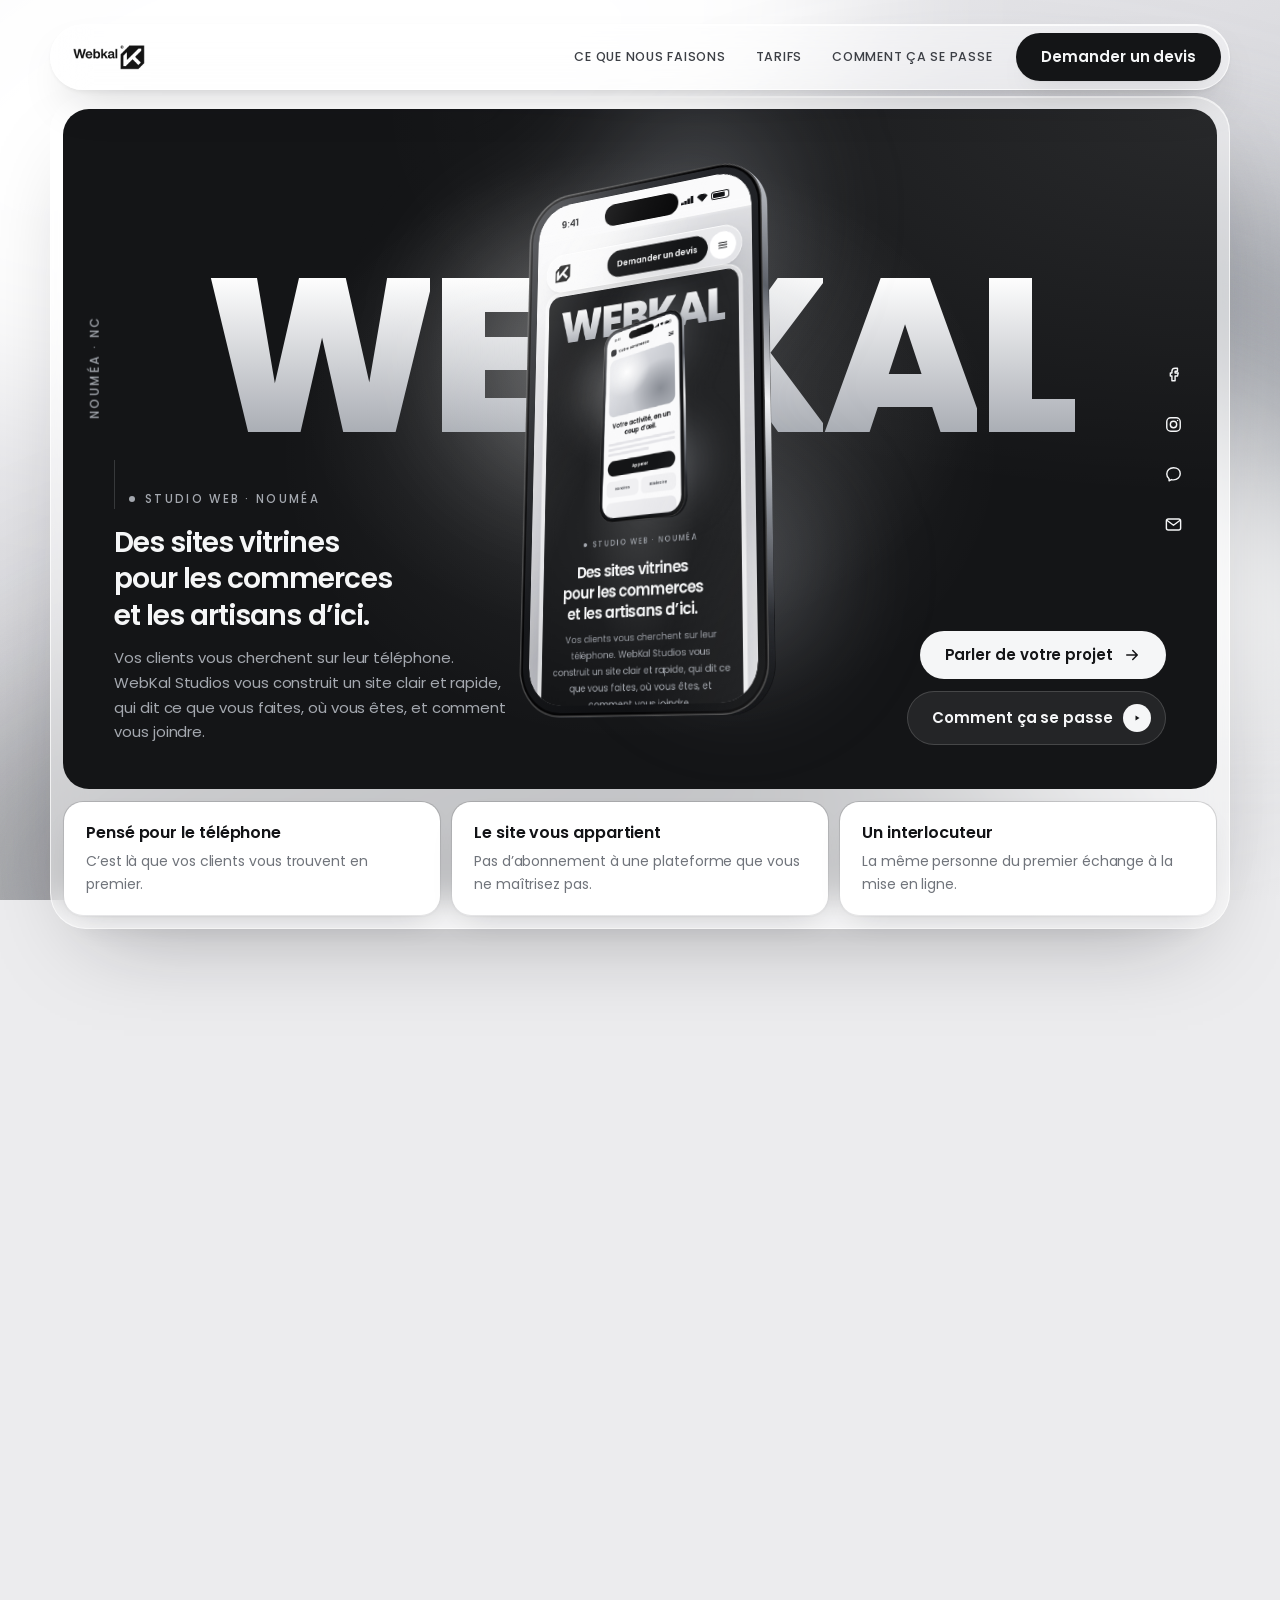
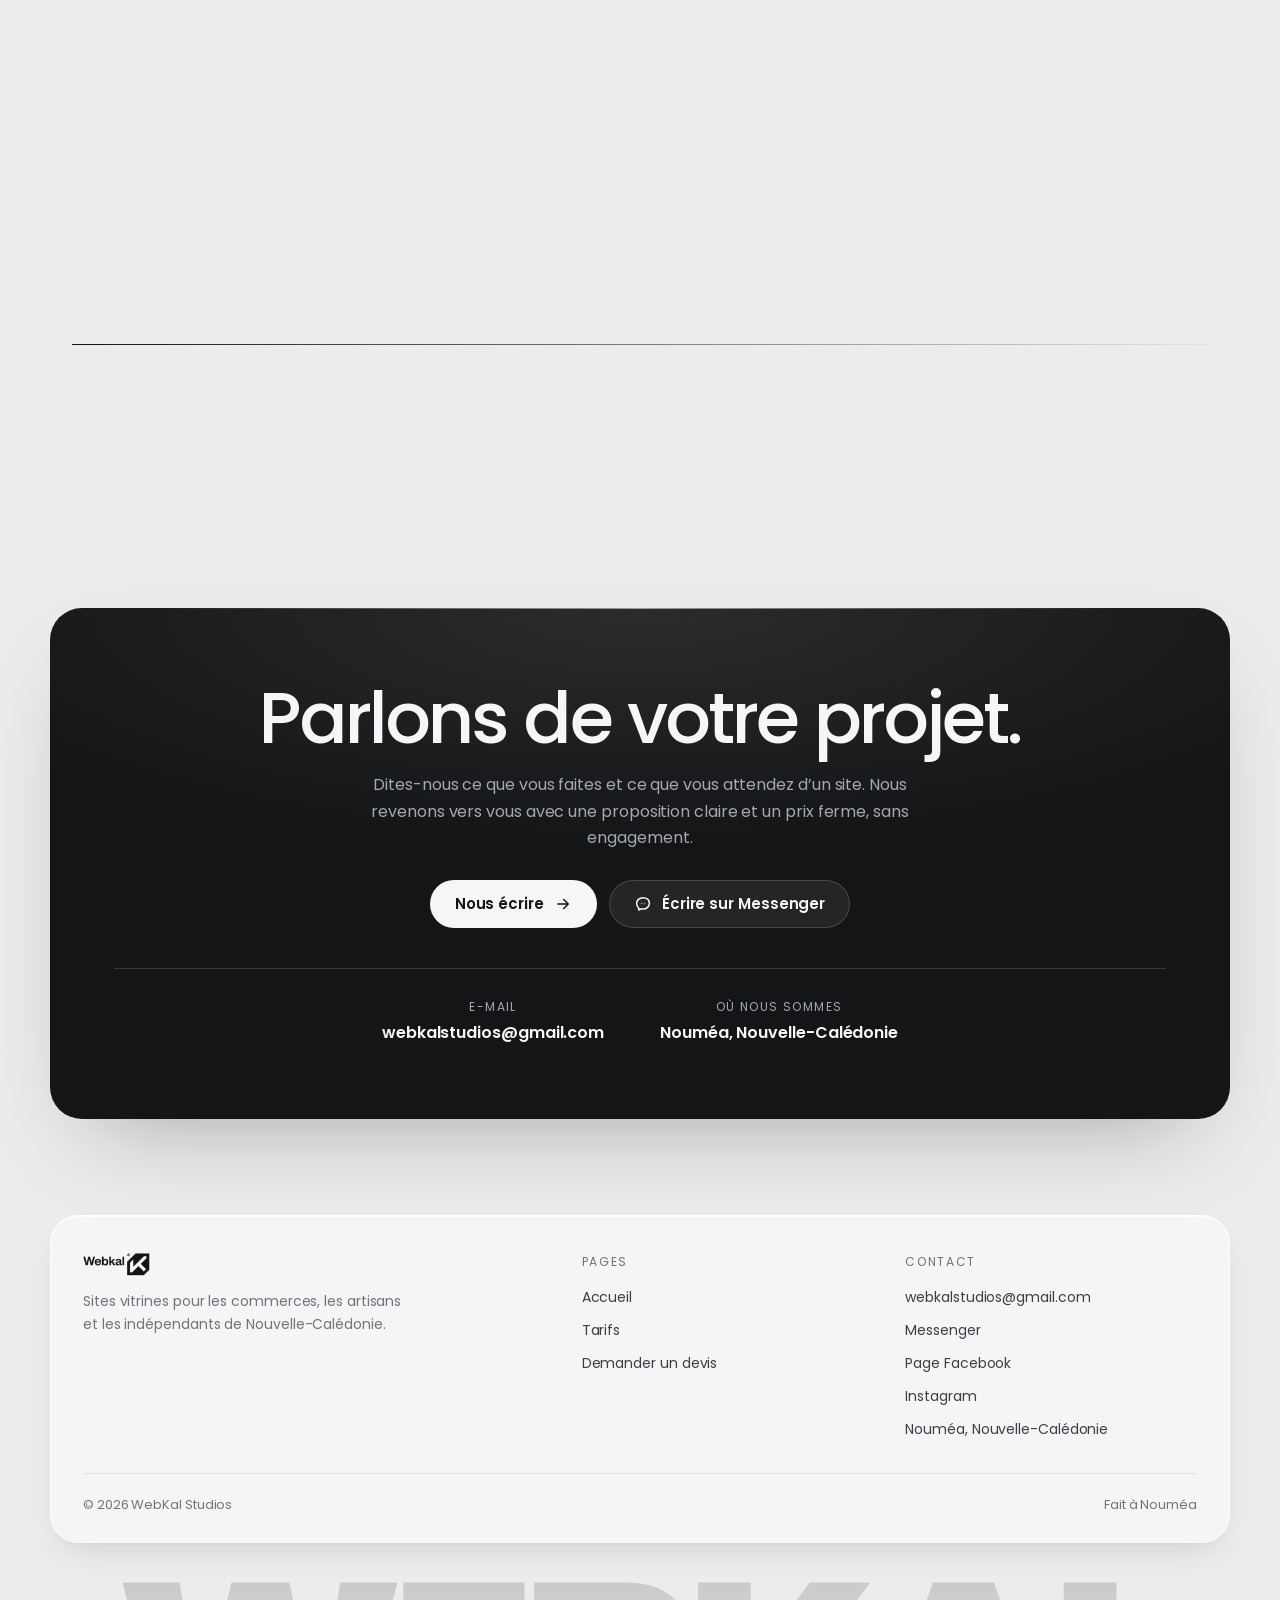
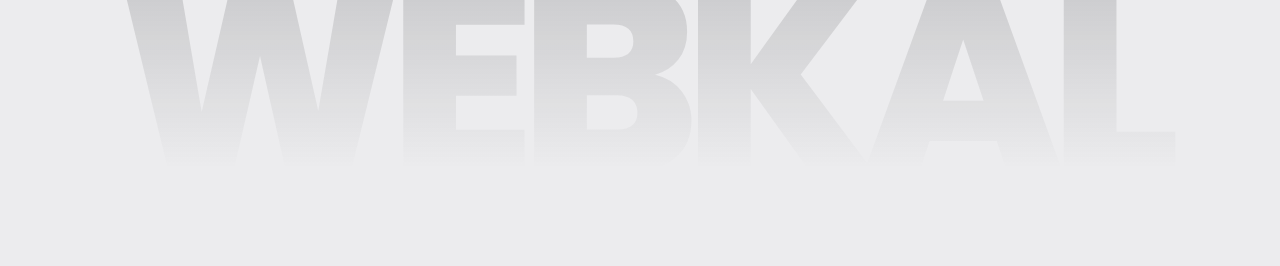
==== commit 481367df: "Compteur de visites activé Co-Authored-By: Claude Opus 5.5 <noreply@anthropic.com>" ====
--- a/index.html
+++ b/index.html
@@ -36,7 +36,7 @@
 <link rel="preload" href="fonts/poppins-800.woff2" as="font" type="font/woff2" crossorigin>
 
 <script>if (new URLSearchParams(location.search).has("apercu")) document.documentElement.classList.add("apercu");</script>
-<link rel="stylesheet" href="styles.css?v=20261024-9">
+<link rel="stylesheet" href="styles.css?v=20261025-1">
 </head>
 
 <body>
@@ -345,7 +345,7 @@
   </div>
 </footer>
 
-<script src="site.js?v=20261024-9"></script>
+<script src="site.js?v=20261025-1"></script>
 
 </body>
 </html>
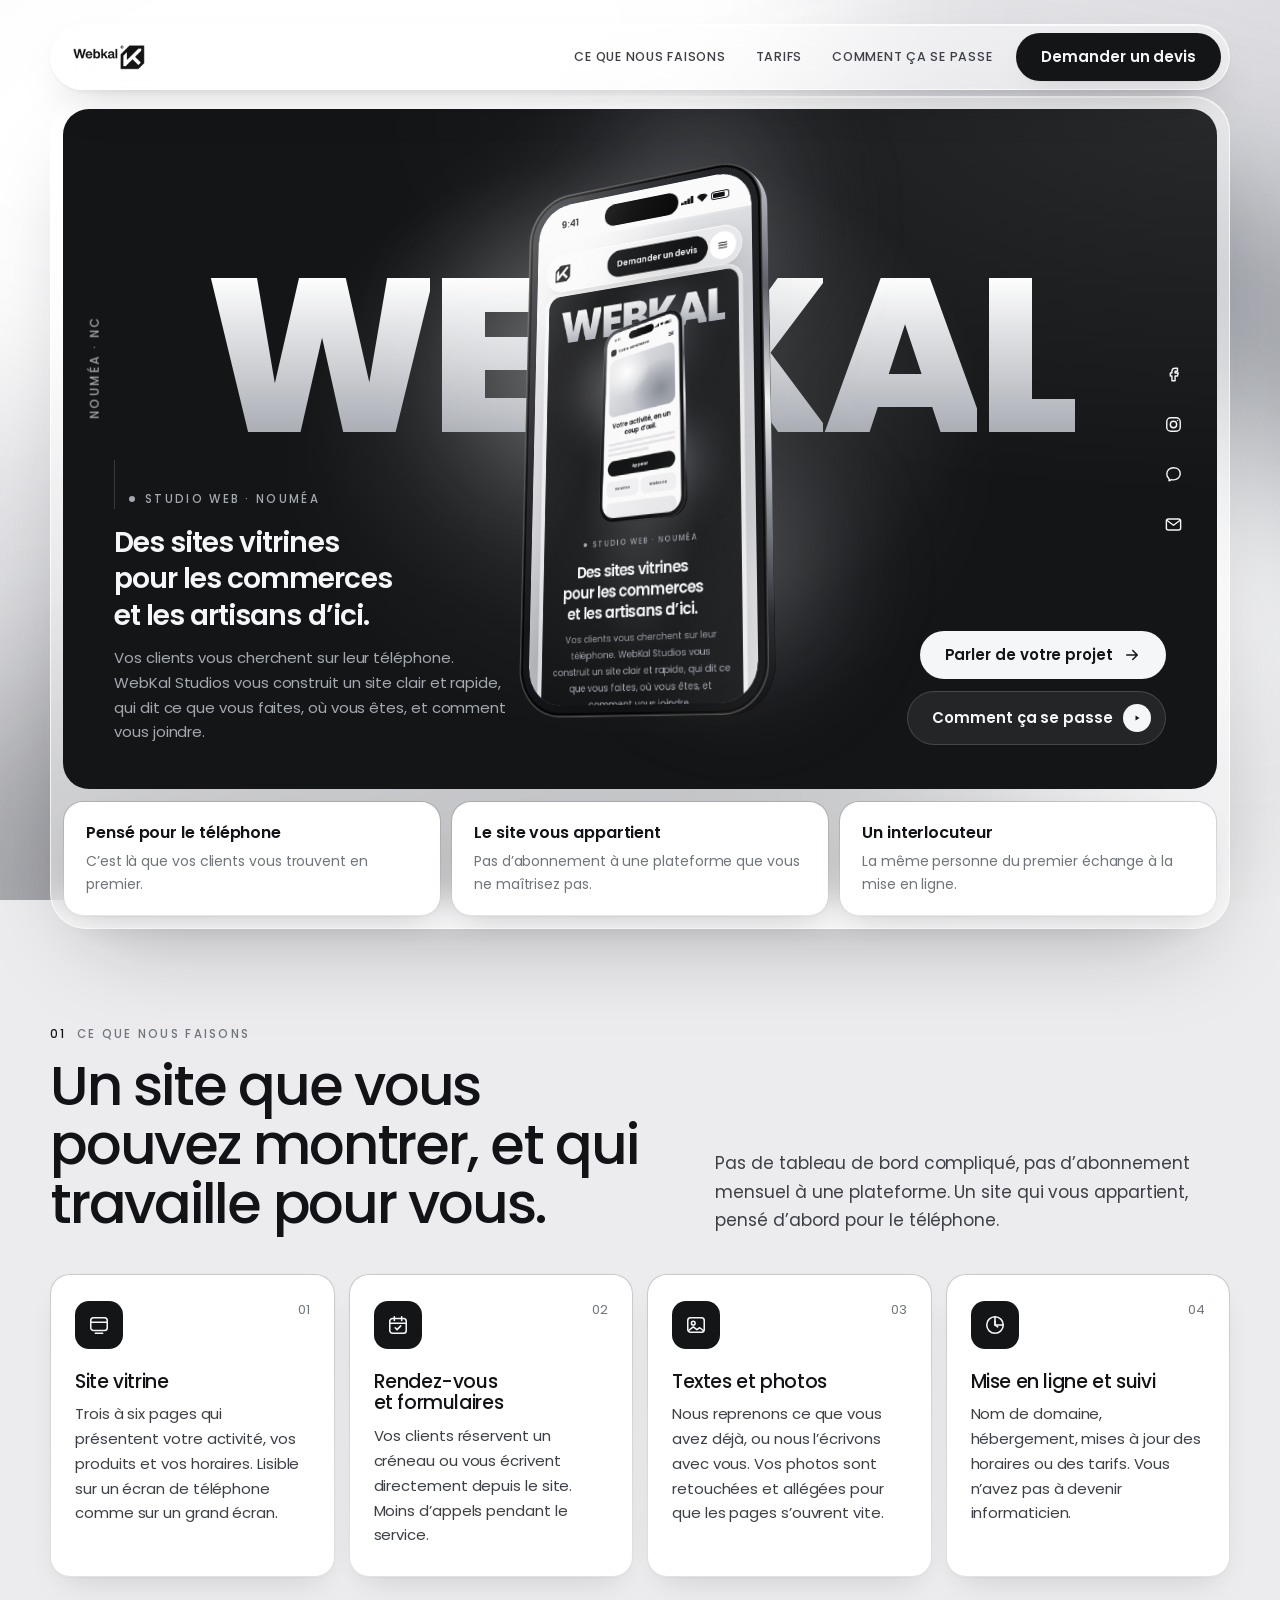
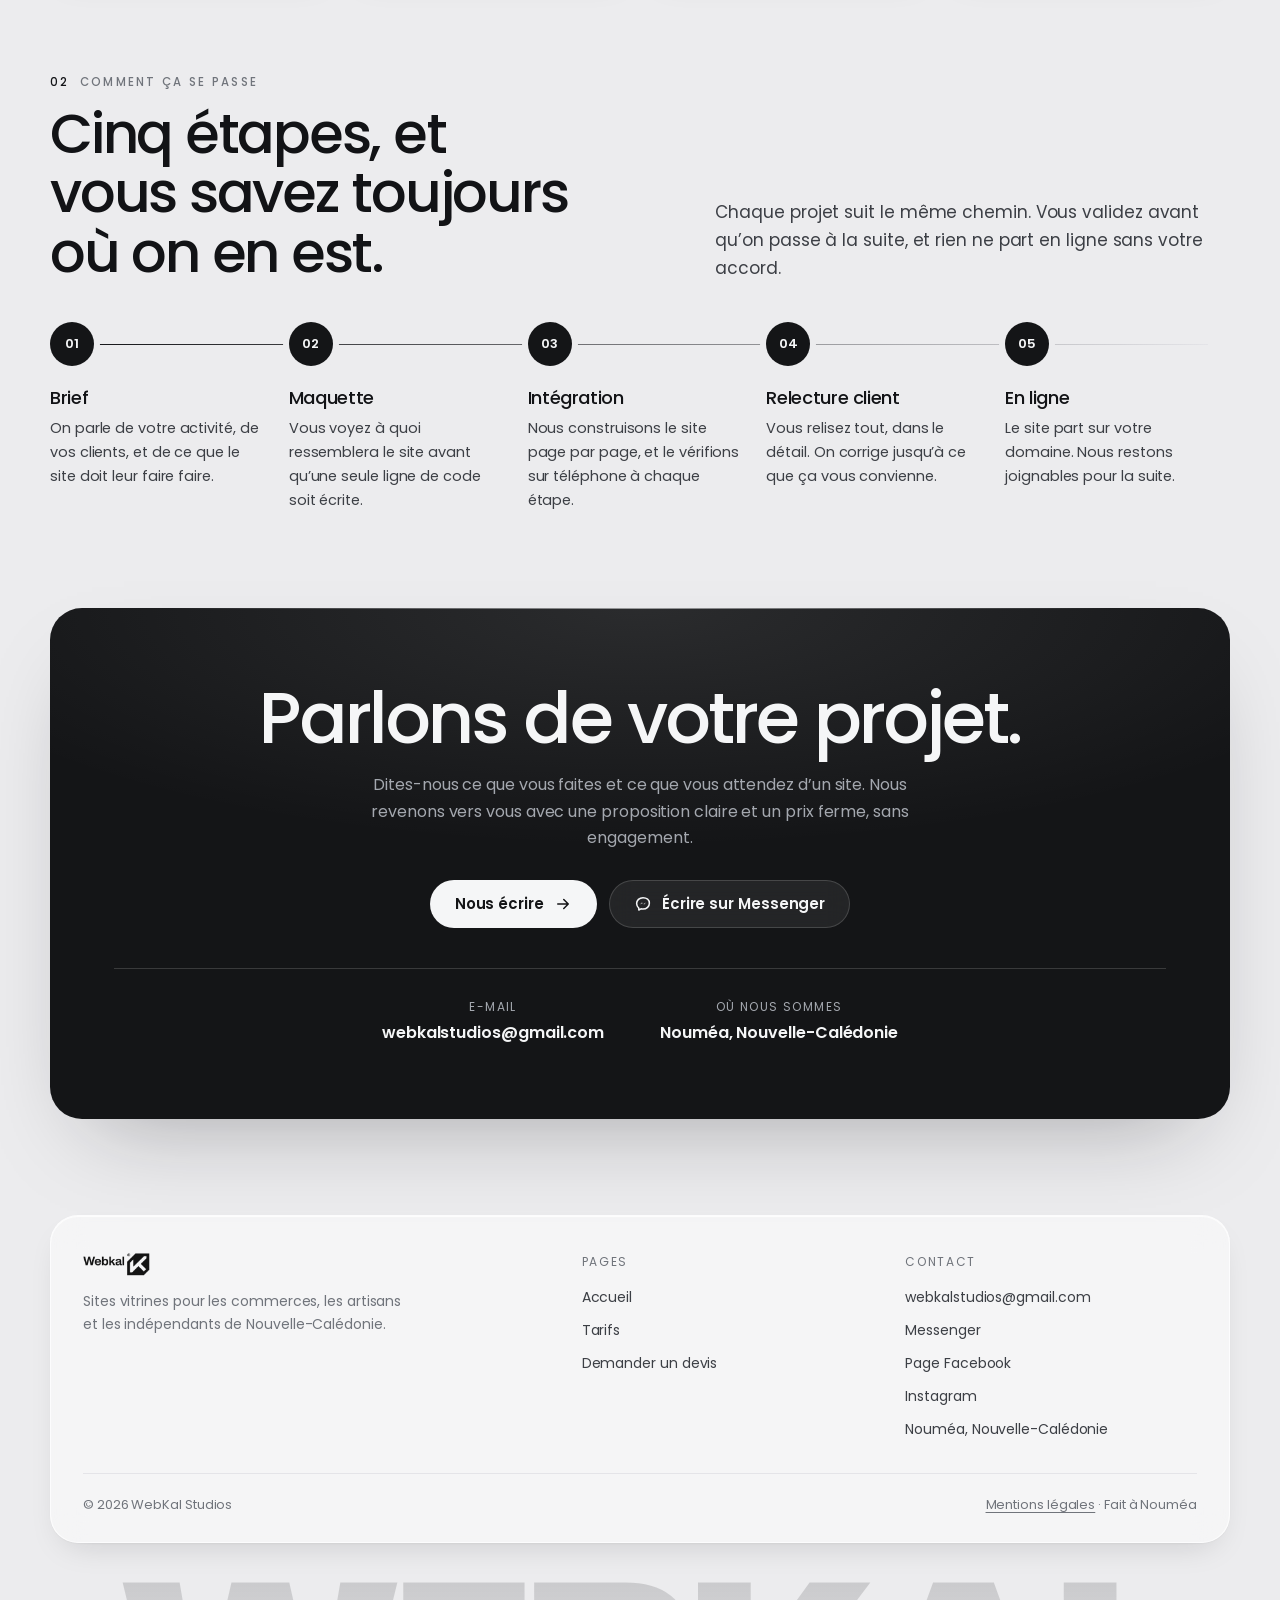
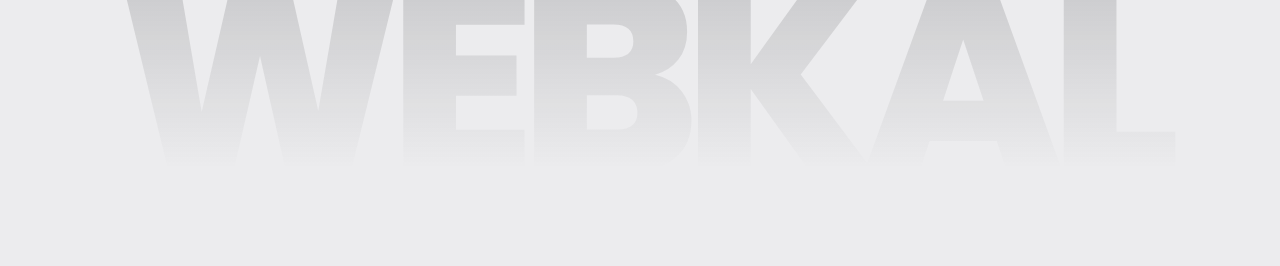
==== commit 1b932d6a: "Page Mentions légales, avec un lien en bas de chaque page Éditeur, hébergeur, données du formulaire," ====
--- a/index.html
+++ b/index.html
@@ -36,7 +36,7 @@
 <link rel="preload" href="fonts/poppins-800.woff2" as="font" type="font/woff2" crossorigin>
 
 <script>if (new URLSearchParams(location.search).has("apercu")) document.documentElement.classList.add("apercu");</script>
-<link rel="stylesheet" href="styles.css?v=20261025-1">
+<link rel="stylesheet" href="styles.css?v=20261101-1">
 </head>
 
 <body>
@@ -338,14 +338,14 @@
       </div>
       <div class="pied-bas">
         <span>&copy; <span id="annee">2026</span> WebKal Studios</span>
-        <span>Fait à Nouméa</span>
+        <span><a href="/mentions-legales">Mentions légales</a> · Fait à Nouméa</span>
       </div>
     </div>
     <div class="pied-mot" aria-hidden="true">WEBKAL</div>
   </div>
 </footer>
 
-<script src="site.js?v=20261025-1"></script>
+<script src="site.js?v=20261101-1"></script>
 
 </body>
 </html>
--- a/styles.css
+++ b/styles.css
@@ -607,3 +607,16 @@
   /* Les trois repères restent regroupés dans une seule carte sur téléphone. */
   .repere{background:transparent; border:0}
 }
+
+/* --- Mentions légales (1er novembre 2026) --- */
+.legal{max-width:760px; margin:0 auto; padding:34px 32px 38px; border-radius:var(--r-bloc);
+  background:var(--surface); border:1px solid var(--line); box-shadow:var(--ombre-carte)}
+.legal h2{font-size:21px; font-weight:600; margin-top:34px}
+.legal h2:first-of-type{margin-top:0}
+.legal p{font-size:16px; line-height:1.65; color:var(--ink-2); margin-top:10px}
+.legal a{color:var(--ink); text-underline-offset:3px}
+.pied-bas a{color:inherit; text-underline-offset:3px; display:inline-block; padding:10px 0; margin:-10px 0}
+.pied-bas a:hover{color:var(--ink)}
+@media (max-width:599px){
+  .legal{padding:26px 20px 30px}
+}
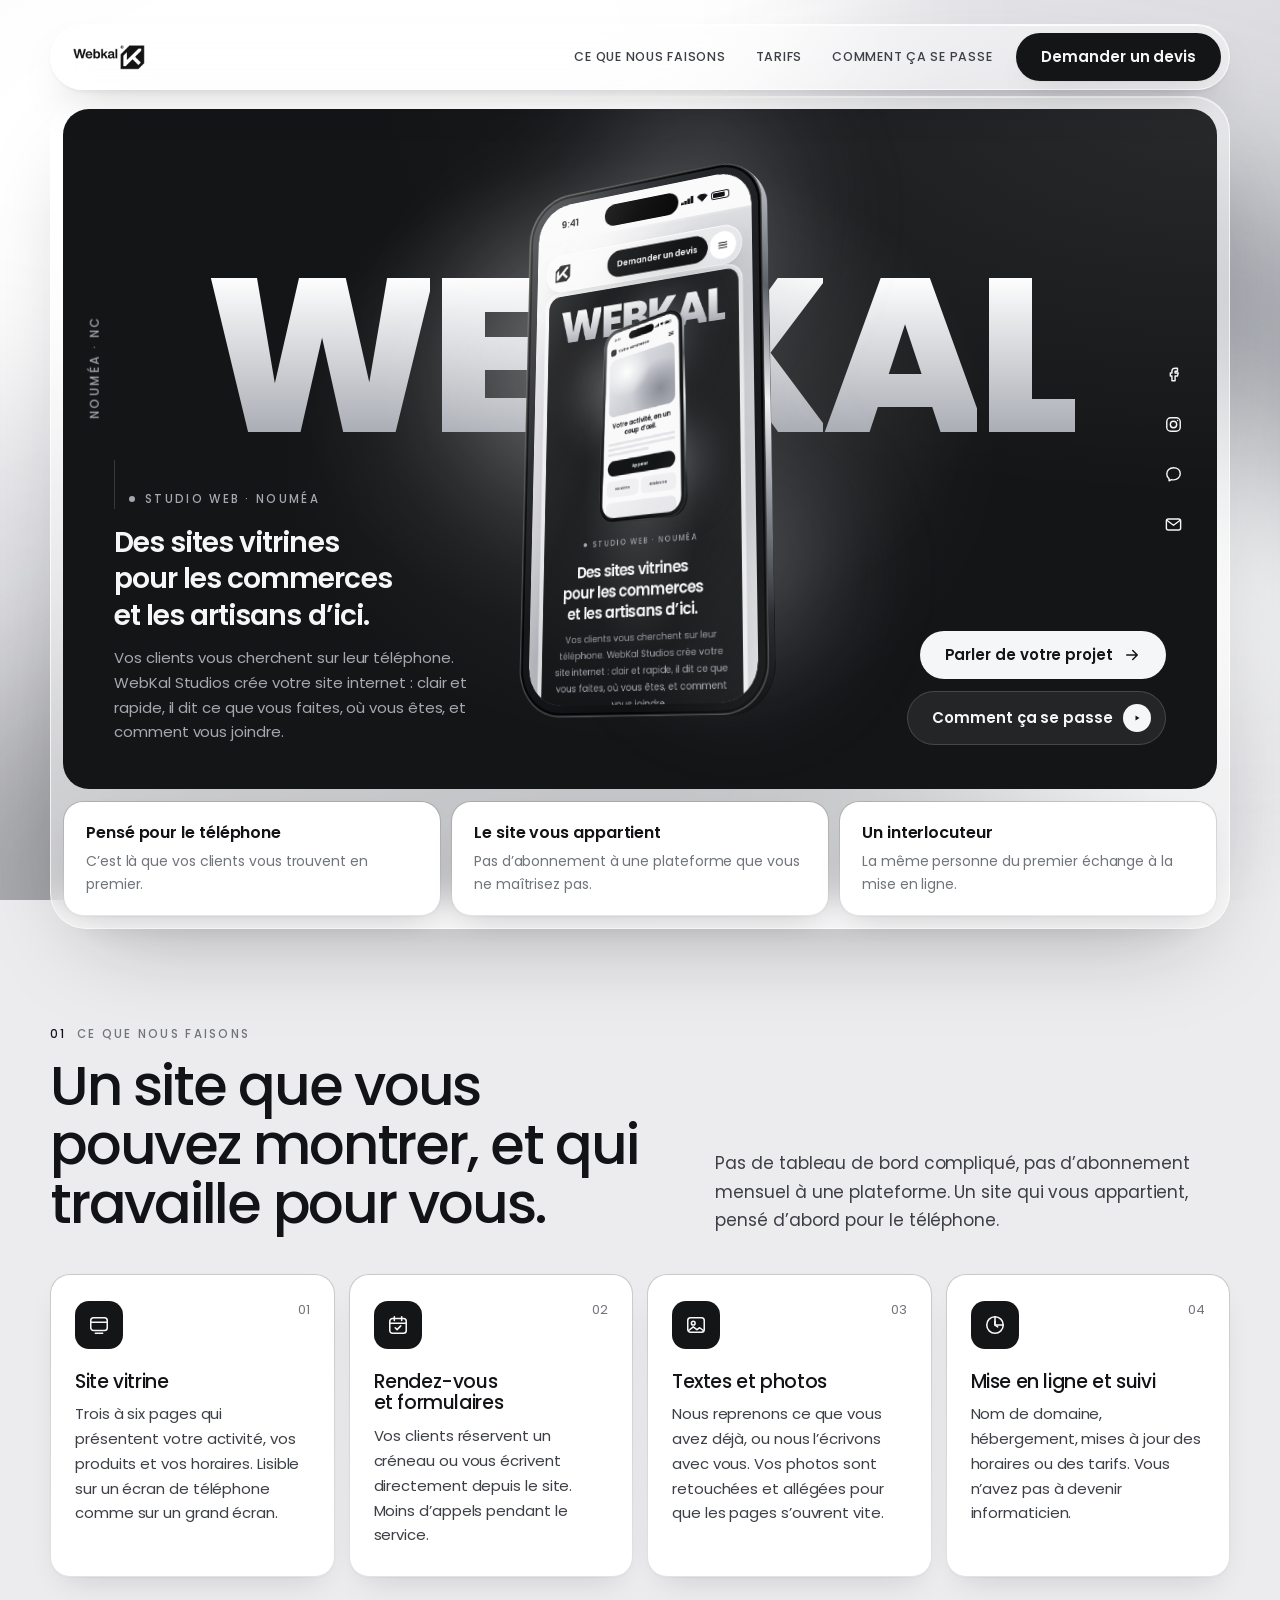
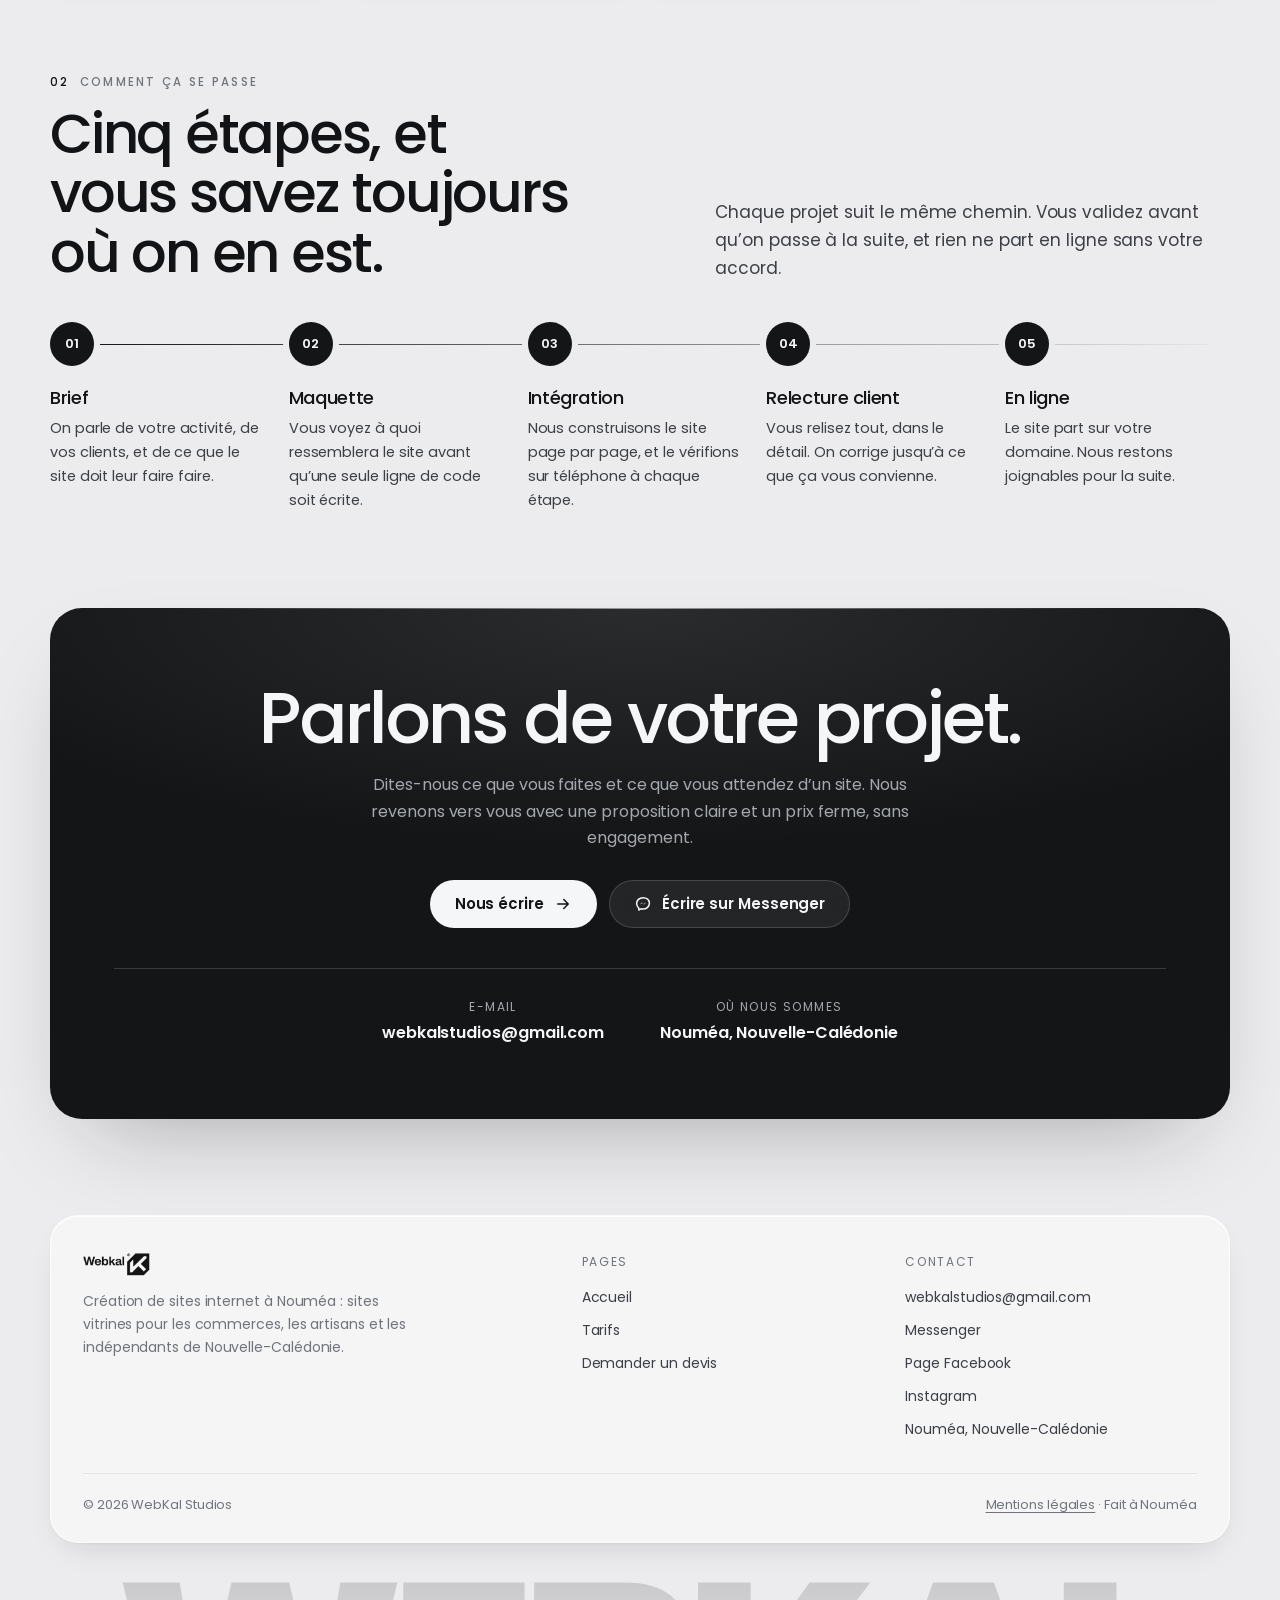
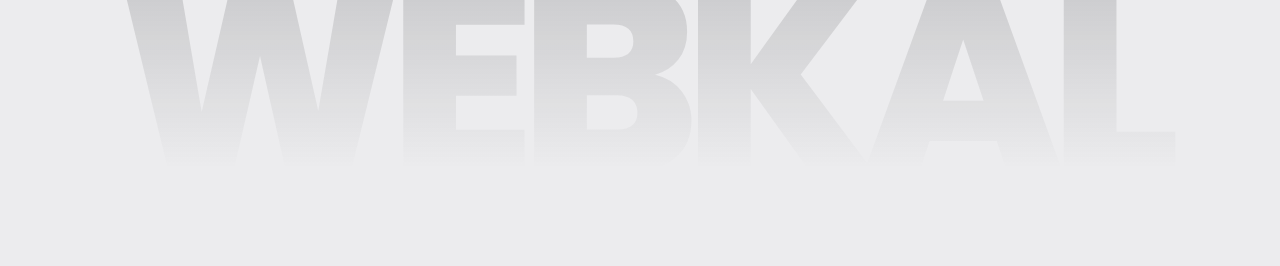
==== commit 74db8a84: "Référencement : titres et descriptions « création de site internet à Nouméa », données structurées, " ====
--- a/index.html
+++ b/index.html
@@ -3,8 +3,8 @@
 <head>
 <meta charset="utf-8">
 <meta name="viewport" content="width=device-width, initial-scale=1">
-<title>Webkal</title>
-<meta name="description" content="WebKal Studios crée des sites vitrines clairs et rapides pour les commerces, artisans et indépendants de Nouvelle-Calédonie. Du premier échange à la mise en ligne.">
+<title>Création de site internet à Nouméa — WebKal Studios</title>
+<meta name="description" content="Création de site internet à Nouméa : WebKal Studios réalise des sites vitrines clairs et rapides, pensés pour le téléphone, pour les commerces, artisans et indépendants de Nouvelle-Calédonie.">
 <link rel="icon" href="/favicon.ico" sizes="48x48">
 <link rel="icon" type="image/png" href="/images/favicon.png" sizes="96x96">
 <link rel="apple-touch-icon" href="/images/apple-touch-icon.png">
@@ -18,7 +18,7 @@
 <meta property="og:locale" content="fr_FR">
 <meta property="og:site_name" content="WebKal Studios">
 <meta property="og:url" content="https://webkal.net/">
-<meta property="og:title" content="WebKal Studios — Sites vitrines à Nouméa">
+<meta property="og:title" content="WebKal Studios — Création de site internet à Nouméa">
 <meta property="og:description" content="Des sites vitrines clairs et rapides pour les commerces, artisans et indépendants de Nouvelle-Calédonie.">
 <meta property="og:image" content="https://webkal.net/images/partage.png">
 <meta property="og:image:width" content="1200">
@@ -26,7 +26,7 @@
 <meta property="og:image:alt" content="WebKal Studios — sites vitrines pour les commerces et les artisans, Nouméa">
 
 <meta name="twitter:card" content="summary_large_image">
-<meta name="twitter:title" content="WebKal Studios — Sites vitrines à Nouméa">
+<meta name="twitter:title" content="WebKal Studios — Création de site internet à Nouméa">
 <meta name="twitter:description" content="Des sites vitrines clairs et rapides pour les commerces, artisans et indépendants de Nouvelle-Calédonie.">
 <meta name="twitter:image" content="https://webkal.net/images/partage.png">
 
@@ -35,8 +35,95 @@
 <link rel="preload" href="fonts/poppins-600.woff2" as="font" type="font/woff2" crossorigin>
 <link rel="preload" href="fonts/poppins-800.woff2" as="font" type="font/woff2" crossorigin>
 
+<script type="application/ld+json">
+{
+ "@context": "https://schema.org",
+ "@graph": [
+  {
+   "@type": "ProfessionalService",
+   "@id": "https://webkal.net/#entreprise",
+   "name": "WebKal Studios",
+   "alternateName": "Webkal",
+   "url": "https://webkal.net/",
+   "logo": "https://webkal.net/images/logo-encre.png",
+   "image": "https://webkal.net/images/partage.png",
+   "description": "Studio de création de sites internet basé à Nouméa : sites vitrines et landing pages pour les commerces, artisans et indépendants de Nouvelle-Calédonie.",
+   "email": "webkalstudios@gmail.com",
+   "address": {
+    "@type": "PostalAddress",
+    "addressLocality": "Nouméa",
+    "addressCountry": "NC"
+   },
+   "areaServed": {
+    "@type": "AdministrativeArea",
+    "name": "Nouvelle-Calédonie"
+   },
+   "knowsLanguage": "fr",
+   "priceRange": "25 000 – 75 000 XPF",
+   "sameAs": [
+    "https://www.facebook.com/profile.php?id=61594895011732",
+    "https://www.instagram.com/webkalstudiosnc/"
+   ],
+   "hasOfferCatalog": {
+    "@type": "OfferCatalog",
+    "name": "Création de site internet",
+    "itemListElement": [
+     {
+      "@type": "Offer",
+      "name": "Landing page",
+      "description": "Une seule page : activité, offre, contact. Pensée pour le téléphone.",
+      "price": "25000",
+      "priceCurrency": "XPF",
+      "url": "https://webkal.net/tarifs"
+     },
+     {
+      "@type": "Offer",
+      "name": "Site vitrine",
+      "description": "Plusieurs pages pour présenter l'activité, avec galerie photo.",
+      "price": "50000",
+      "priceCurrency": "XPF",
+      "url": "https://webkal.net/tarifs"
+     },
+     {
+      "@type": "Offer",
+      "name": "Site vitrine avec espace de gestion",
+      "description": "Le site vitrine, avec un espace privé pour modifier soi-même textes, photos et produits.",
+      "price": "75000",
+      "priceCurrency": "XPF",
+      "url": "https://webkal.net/tarifs"
+     },
+     {
+      "@type": "Offer",
+      "name": "Domaine, hébergement et maintenance",
+      "description": "Nom de domaine, hébergement et maintenance du site après la livraison.",
+      "price": "5000",
+      "priceCurrency": "XPF",
+      "url": "https://webkal.net/tarifs",
+      "priceSpecification": {
+       "@type": "UnitPriceSpecification",
+       "price": "5000",
+       "priceCurrency": "XPF",
+       "unitText": "mois"
+      }
+     }
+    ]
+   }
+  },
+  {
+   "@type": "WebSite",
+   "@id": "https://webkal.net/#site",
+   "url": "https://webkal.net/",
+   "name": "WebKal Studios",
+   "inLanguage": "fr",
+   "publisher": {
+    "@id": "https://webkal.net/#entreprise"
+   }
+  }
+ ]
+}
+</script>
 <script>if (new URLSearchParams(location.search).has("apercu")) document.documentElement.classList.add("apercu");</script>
-<link rel="stylesheet" href="styles.css?v=20261101-1">
+<link rel="stylesheet" href="styles.css?v=20261101-2">
 </head>
 
 <body>
@@ -136,8 +223,8 @@
             <span class="sur-titre"><i></i>Studio web &middot; Nouméa</span>
             <h1>Des sites vitrines pour les commerces et les artisans d&rsquo;ici.</h1>
             <p class="sous">
-              Vos clients vous cherchent sur leur téléphone. WebKal Studios vous construit un site clair
-              et rapide, qui dit ce que vous faites, où vous êtes, et comment vous joindre.
+              Vos clients vous cherchent sur leur téléphone. WebKal Studios crée votre site internet :
+              clair et rapide, il dit ce que vous faites, où vous êtes, et comment vous joindre.
             </p>
           </div>
 
@@ -320,7 +407,7 @@
         <a class="logo" href="/" aria-label="WebKal Studios, accueil">
           <img src="images/logo.png" alt="WebKal Studios" width="217" height="78" loading="lazy">
         </a>
-        <p>Sites vitrines pour les commerces, les artisans et les indépendants de Nouvelle-Calédonie.</p>
+        <p>Création de sites internet à Nouméa : sites vitrines pour les commerces, les artisans et les indépendants de Nouvelle-Calédonie.</p>
       </div>
       <nav class="pied-col" aria-label="Pages du site">
         <div class="pied-titre">Pages</div>
@@ -345,7 +432,7 @@
   </div>
 </footer>
 
-<script src="site.js?v=20261101-1"></script>
+<script src="site.js?v=20261101-2"></script>
 
 </body>
 </html>
--- a/styles.css
+++ b/styles.css
@@ -620,3 +620,17 @@
 @media (max-width:599px){
   .legal{padding:26px 20px 30px}
 }
+
+/* --- Questions fréquentes (page Tarifs, 1er novembre 2026) --- */
+.faqs{display:grid; gap:12px; max-width:860px}
+.faq{border-radius:var(--r-carte); background:var(--surface); border:1px solid var(--line); box-shadow:var(--ombre-carte)}
+.faq summary{list-style:none; cursor:pointer; display:flex; align-items:center; justify-content:space-between;
+  gap:16px; min-height:56px; padding:16px 22px; border-radius:var(--r-carte)}
+.faq summary::-webkit-details-marker{display:none}
+.faq summary h3{font-size:17px; font-weight:500; letter-spacing:-.01em; margin:0}
+.faq summary::after{content:"+"; flex:none; width:32px; height:32px; display:grid; place-items:center;
+  border-radius:var(--r-pill); border:1px solid var(--line); font-size:20px; line-height:1; color:var(--ink-2)}
+.faq[open] summary::after{content:"–"}
+.faq summary:focus-visible{outline:2px solid var(--ink); outline-offset:3px}
+.faq p{padding:0 22px 20px; font-size:16px; line-height:1.65; color:var(--ink-2); max-width:70ch}
+.faq p a{color:var(--ink); text-underline-offset:3px}
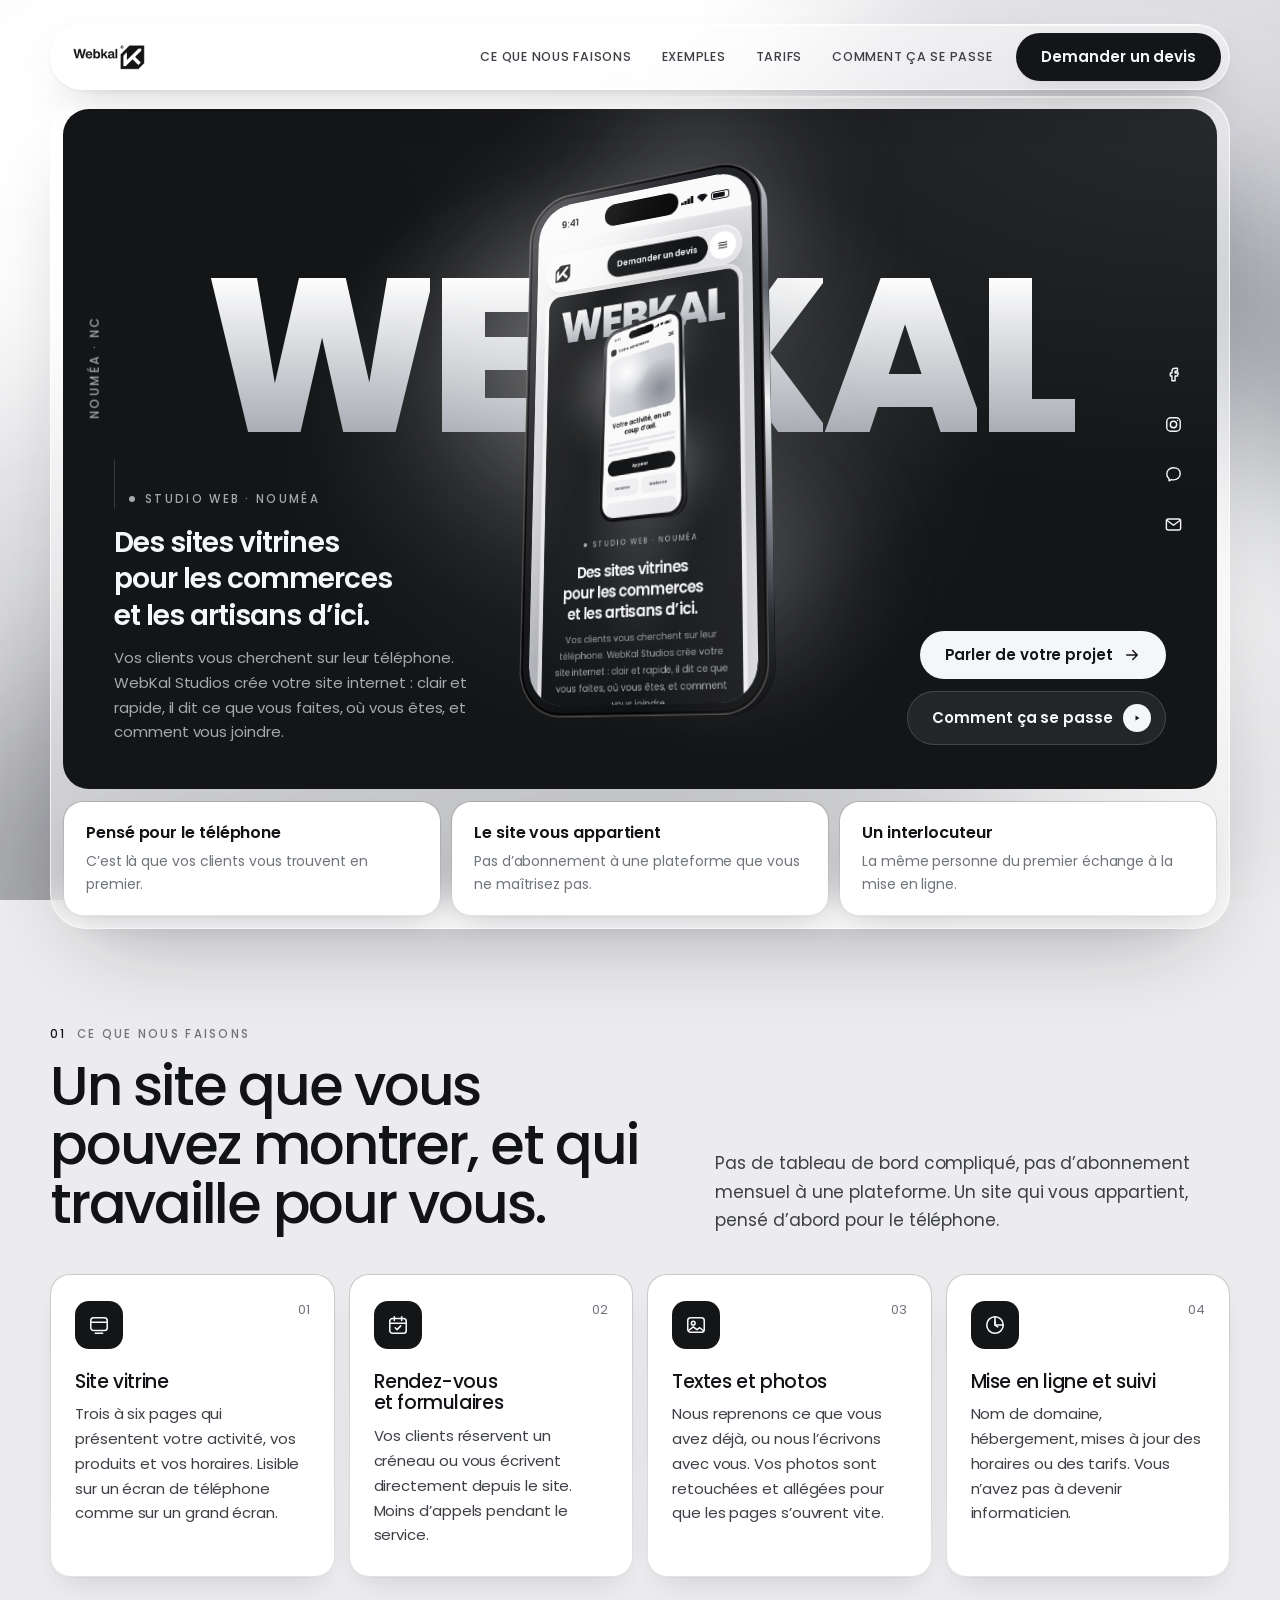
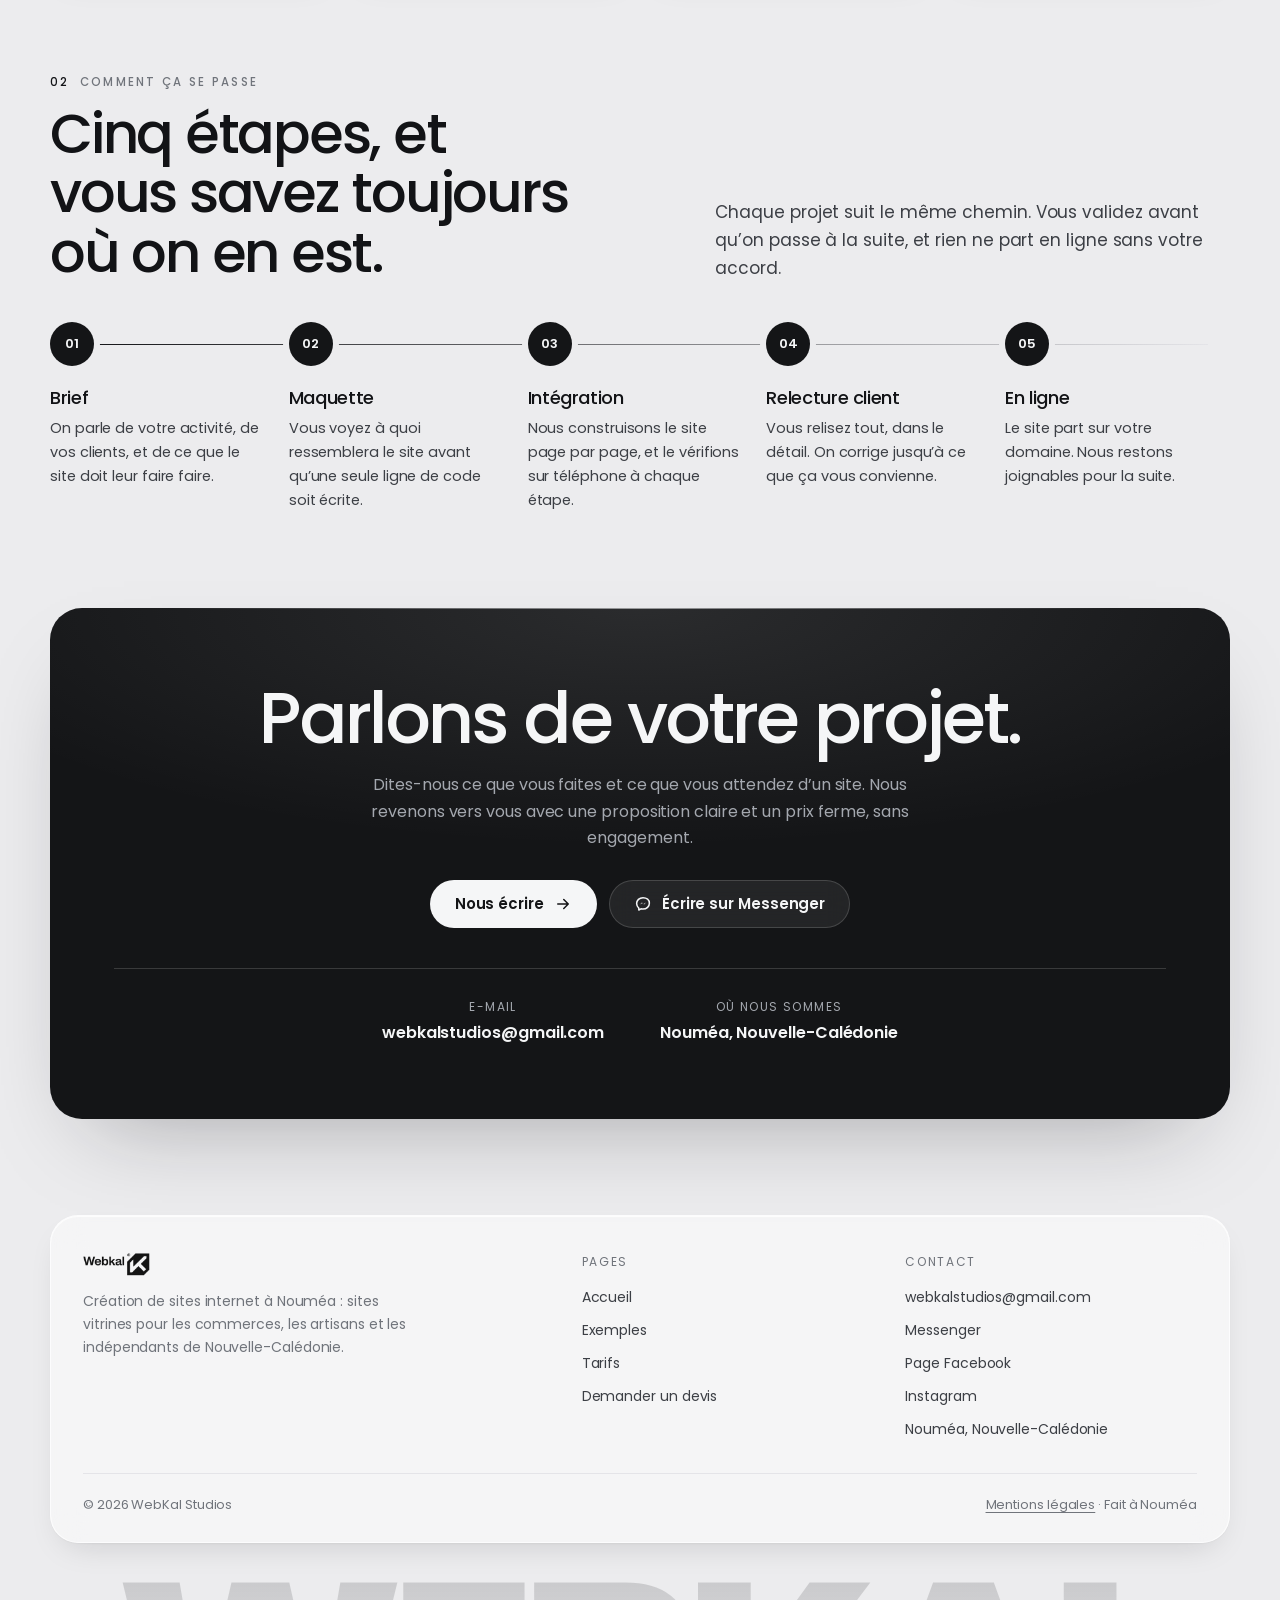
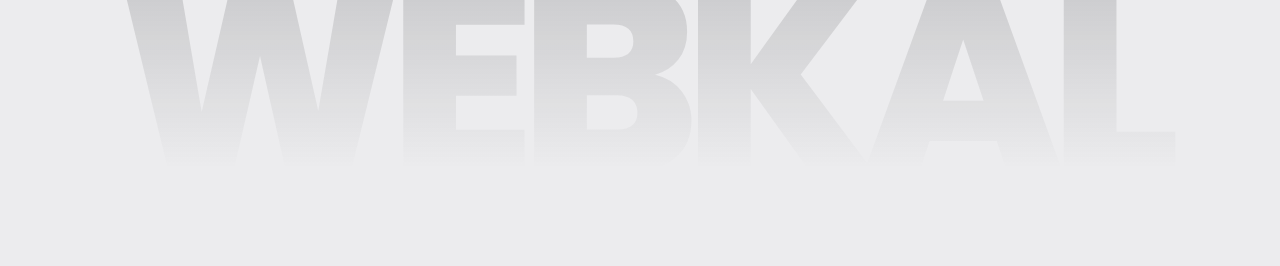
==== commit fcb7141e: "Page Exemples : le site de démonstration Obsidian, avec captures ordinateur et téléphone Lien Exempl" ====
--- a/index.html
+++ b/index.html
@@ -59,7 +59,7 @@
     "name": "Nouvelle-Calédonie"
    },
    "knowsLanguage": "fr",
-   "priceRange": "25 000 – 75 000 XPF",
+   "priceRange": "À partir de 25 000 XPF",
    "sameAs": [
     "https://www.facebook.com/profile.php?id=61594895011732",
     "https://www.instagram.com/webkalstudiosnc/"
@@ -87,15 +87,21 @@
      {
       "@type": "Offer",
       "name": "Site vitrine avec espace de gestion",
-      "description": "Le site vitrine, avec un espace privé pour modifier soi-même textes, photos et produits.",
-      "price": "75000",
+      "description": "Le site vitrine, avec un espace privé pour modifier soi-même textes, photos et produits. Sur devis.",
+      "url": "https://webkal.net/tarifs"
+     },
+     {
+      "@type": "Offer",
+      "name": "Visibilité Google",
+      "description": "Fiche Google Business Profile créée et réglée, site préparé pour Google et les assistants IA, questions fréquentes et textes avec les mots recherchés par les clients. Paiement unique.",
+      "price": "35000",
       "priceCurrency": "XPF",
       "url": "https://webkal.net/tarifs"
      },
      {
       "@type": "Offer",
-      "name": "Domaine, hébergement et maintenance",
-      "description": "Nom de domaine, hébergement et maintenance du site après la livraison.",
+      "name": "Domaine, hébergement, maintenance et suivi Google",
+      "description": "Nom de domaine, hébergement, maintenance du site et suivi de la visibilité sur Google avec un bilan chaque mois.",
       "price": "5000",
       "priceCurrency": "XPF",
       "url": "https://webkal.net/tarifs",
@@ -123,7 +129,7 @@
 }
 </script>
 <script>if (new URLSearchParams(location.search).has("apercu")) document.documentElement.classList.add("apercu");</script>
-<link rel="stylesheet" href="styles.css?v=20261101-2">
+<link rel="stylesheet" href="styles.css?v=20261104-1">
 </head>
 
 <body>
@@ -143,6 +149,7 @@
       </a>
       <nav class="menu">
         <a href="/services">Ce que nous faisons</a>
+        <a href="/exemples">Exemples</a>
         <a href="/tarifs">Tarifs</a>
         <a href="/comment-ca-se-passe">Comment ça se passe</a>
         <a class="btn btn-dark" href="/contact">Demander un devis</a>
@@ -156,6 +163,7 @@
 
     <nav class="menu-mobile" id="menu-mobile" hidden aria-label="Menu du site">
           <a href="/services">Ce que nous faisons</a>
+          <a href="/exemples">Exemples</a>
           <a href="/tarifs">Tarifs</a>
           <a href="/comment-ca-se-passe">Comment ça se passe</a>
           <a href="/contact">Demander un devis</a>
@@ -412,6 +420,7 @@
       <nav class="pied-col" aria-label="Pages du site">
         <div class="pied-titre">Pages</div>
         <a href="/">Accueil</a>
+        <a href="/exemples">Exemples</a>
         <a href="/tarifs">Tarifs</a>
         <a href="/contact">Demander un devis</a>
       </nav>
@@ -432,7 +441,7 @@
   </div>
 </footer>
 
-<script src="site.js?v=20261101-2"></script>
+<script src="site.js?v=20261104-1"></script>
 
 </body>
 </html>
--- a/styles.css
+++ b/styles.css
@@ -634,3 +634,71 @@
 .faq summary:focus-visible{outline:2px solid var(--ink); outline-offset:3px}
 .faq p{padding:0 22px 20px; font-size:16px; line-height:1.65; color:var(--ink-2); max-width:70ch}
 .faq p a{color:var(--ink); text-underline-offset:3px}
+
+/* --- Option Visibilité Google (page Tarifs, 1er novembre 2026) : même bloc que le suivi, en clair --- */
+.suivi ul{grid-template-columns:repeat(2, auto)}
+.suivi.option{background:var(--surface); color:var(--ink); border:1px solid var(--line); box-shadow:var(--ombre-carte); scroll-margin-top:110px}
+.suivi.option p{color:var(--ink-2)}
+.suivi.option li{color:var(--ink-2)}
+.suivi.option .prix small,.suivi.option .periode{color:var(--muted)}
+@media (max-width:780px){
+  .suivi ul{grid-template-columns:1fr}
+}
+
+/* --- Options du formulaire de devis (1er novembre 2026) --- */
+.options{border:0; padding:0; margin:0; gap:10px}
+.options legend{font-size:14px; font-weight:500; margin-bottom:8px; padding:0}
+.option{display:flex; gap:14px; align-items:flex-start; padding:14px 16px; min-height:48px; cursor:pointer;
+  border:1px solid var(--line); border-radius:16px; background:var(--surface-2); font-size:14px; color:var(--ink-2); line-height:1.5}
+.option strong{display:block; font-weight:600; color:var(--ink); margin-bottom:2px}
+.option input{flex:none; width:20px; height:20px; min-height:0; margin-top:2px; padding:0; border:0; border-radius:4px; background:none; box-shadow:none; accent-color:var(--ink)}
+.option:has(input:checked){border-color:var(--ink); background:var(--surface)}
+.option:has(input:focus-visible){outline:2px solid var(--ink); outline-offset:3px}
+
+/* ==========================================================================
+   PAGE EXEMPLES (4 novembre 2026) : un site de démonstration par bloc,
+   capture ordinateur dans une fenêtre de navigateur + téléphone posé devant.
+   ========================================================================== */
+.ex-ecrans{position:relative; margin-right:clamp(28px, 6vw, 84px); margin-bottom:clamp(40px, 6vw, 72px)}
+.ex-ordi{margin:0; padding:10px; border-radius:var(--r-bloc); background:var(--surface); border:1px solid var(--line);
+  box-shadow:var(--ombre-vitre), var(--reflet)}
+.ex-barre{display:flex; align-items:center; gap:7px; padding:4px 6px 12px}
+.ex-barre i{width:10px; height:10px; border-radius:50%; background:var(--line)}
+.ex-barre span{margin-left:12px; padding:5px 14px; border-radius:var(--r-pill); background:var(--surface-2);
+  font-size:13px; color:var(--muted); white-space:nowrap; overflow:hidden; text-overflow:ellipsis; min-width:0}
+.ex-ordi img{width:100%; height:auto; border-radius:14px}
+.ex-tel{position:absolute; margin:0; right:calc(-1 * clamp(28px, 6vw, 84px)); bottom:calc(-1 * clamp(40px, 6vw, 72px));
+  width:clamp(116px, 19%, 220px); padding:7px; border-radius:32px; background:var(--hero-bg); box-shadow:var(--ombre)}
+.ex-tel img{width:100%; height:auto; border-radius:26px}
+
+.ex-infos{display:grid; gap:40px clamp(40px, 6vw, 88px); align-items:start}
+@media (min-width:900px){ .ex-infos{grid-template-columns:minmax(0, 1.15fr) minmax(0, .85fr)} }
+.ex-infos h2{font-size:clamp(36px, 5vw, 64px); font-weight:500; letter-spacing:-.04em; line-height:1}
+.ex-infos p{color:var(--ink-2); font-size:17px; line-height:1.65; max-width:56ch; margin-top:18px}
+.ex-etiquettes{display:flex; flex-wrap:wrap; gap:8px; list-style:none; margin:18px 0 0; padding:0}
+.ex-etiquettes li{padding:6px 14px; border-radius:var(--r-pill); border:1px solid var(--line-strong); font-size:14px; color:var(--ink-2)}
+.ex-voir{padding:26px 26px 28px; border-radius:var(--r-bloc); background:var(--surface); border:1px solid var(--line); box-shadow:var(--ombre-carte)}
+.ex-voir h3{font-size:18px; font-weight:600}
+.ex-voir ul{list-style:none; margin:14px 0 0; padding:0}
+.ex-voir li{position:relative; padding:12px 0 12px 22px; border-top:1px solid var(--line); color:var(--ink-2); font-size:16px; line-height:1.5}
+.ex-voir li:first-child{border-top:0}
+.ex-voir li::before{content:""; position:absolute; left:2px; top:21px; width:8px; height:8px; border-radius:50%; background:var(--ink)}
+
+.ex-vues{display:grid; gap:20px; margin-top:56px}
+@media (min-width:700px){ .ex-vues{grid-template-columns:1fr 1fr} }
+.ex-vues figure{margin:0; padding:10px 10px 0; border-radius:var(--r-bloc); background:var(--surface); border:1px solid var(--line); box-shadow:var(--ombre-carte)}
+.ex-vues img{width:100%; height:auto; border-radius:14px}
+.ex-vues figcaption{padding:14px 8px 16px; font-size:15px; color:var(--ink-2)}
+.ex-note{margin-top:22px; font-size:14px; color:var(--ink-2)}
+
+@media (max-width:599px){
+  .ex-ecrans{margin-right:20px; margin-bottom:44px}
+  .ex-ordi{padding:6px; border-radius:18px}
+  .ex-barre{padding:2px 4px 8px; gap:5px}
+  .ex-barre i{width:7px; height:7px}
+  .ex-barre span{font-size:11px; padding:3px 10px; margin-left:6px}
+  .ex-ordi img{border-radius:10px}
+  .ex-tel{right:-20px; bottom:-44px; width:31%; padding:5px; border-radius:22px}
+  .ex-tel img{border-radius:18px}
+  .ex-voir{padding:20px 20px 22px}
+}
